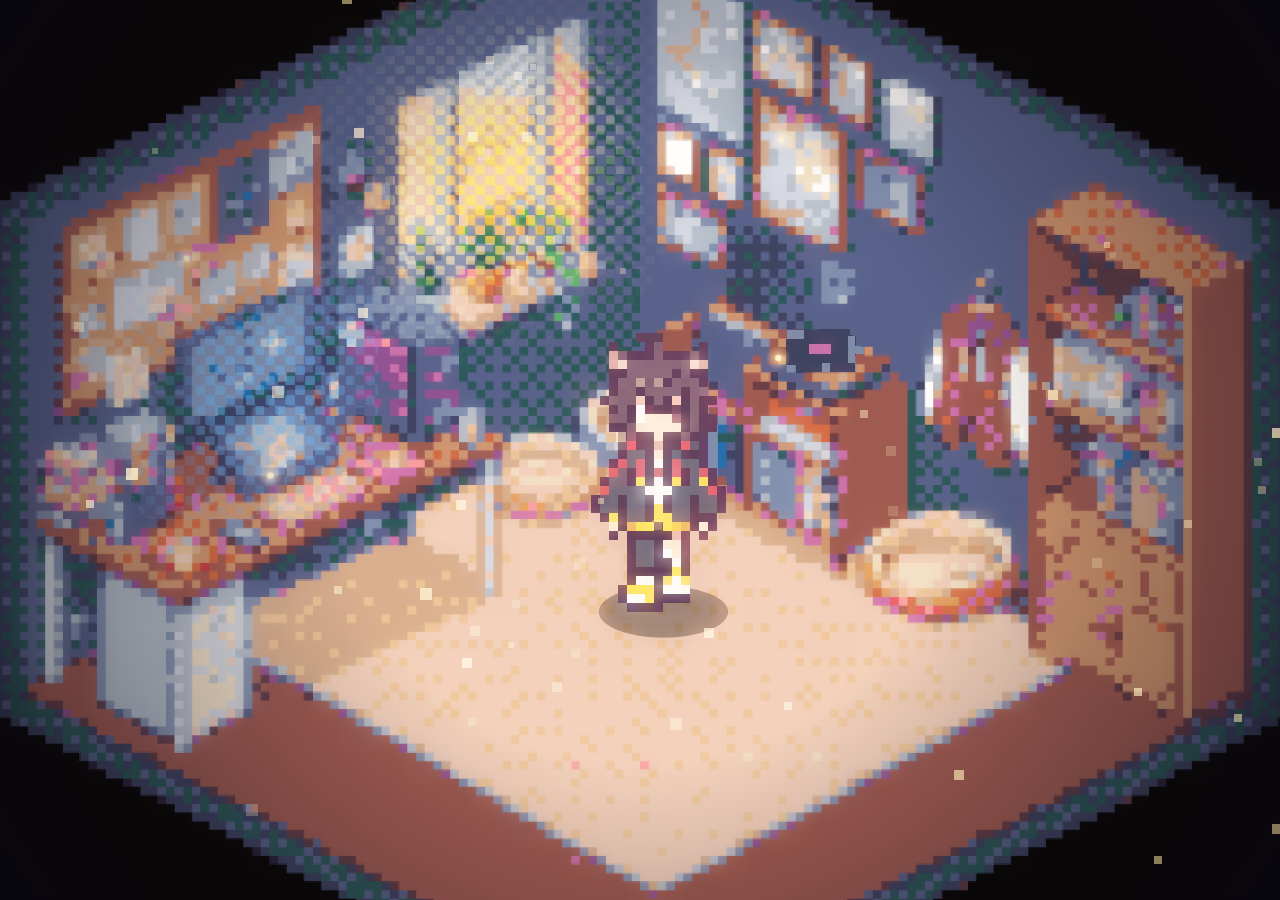
==== ceshi/6/index.html @ 6f56e792 "first deploy" ====
<!DOCTYPE html>
<html lang="zh-CN">
<head>
  <meta charset="UTF-8" />
  <meta name="viewport" content="width=device-width, initial-scale=1.0" />
  <title>像素人物交互地图</title>

  <style>
    * {
      box-sizing: border-box;
    }

    html,
    body {
      margin: 0;
      width: 100%;
      height: 100%;
      overflow: hidden;
      background: #171b20;
      font-family: -apple-system, BlinkMacSystemFont, "Segoe UI",
        "Microsoft YaHei", sans-serif;
    }

    #game-container {
      position: fixed;
      inset: 0;
      overflow: hidden;
    }

    #gameCanvas {
      /* ===== 【第X轮新增】画布固定铺满窗口，超出窗口的背景直接裁掉 ===== */
      position: fixed;
      inset: 0;
      /* ===== 【第X轮新增】结束 ===== */
      display: block;
      width: 100%;
      height: 100%;
      background: #101419;
      image-rendering: pixelated;
      cursor: crosshair;
      touch-action: none;
    }

    #status {
      position: absolute;
      left: 12px;
      top: 12px;
      z-index: 20;
      max-width: min(620px, calc(100vw - 24px));
      padding: 9px 12px;
      border: 1px solid #405265;
      border-radius: 6px;
      background: rgba(12, 19, 27, 0.9);
      color: #d8e7f3;
      font-size: 12px;
      line-height: 1.6;
      white-space: pre-wrap;
      pointer-events: none;
    }

    #status[data-error="true"] {
      color: #ffd6d6;
      border-color: #e06b6b;
    }

    #debug-panel {
      position: absolute;
      left: 12px;
      bottom: 48px;
      padding: 10px 12px;
      border-radius: 6px;
      background: rgba(0, 0, 0, 0.85);
      color: #76efa9;
      font: 12px/1.7 monospace;
      white-space: pre-wrap;
      pointer-events: none;
      z-index: 10;
    }

    #hint {
      position: absolute;
      bottom: 12px;
      left: 12px;
      right: 12px;
      color: #d6e2ee;
      font-size: 12px;
      line-height: 1.6;
      text-shadow: 0 1px 3px #000;
      pointer-events: none;
    }

    #ui-modal {
      position: absolute;
      inset: 0;
      z-index: 100;
      display: flex;
      justify-content: center;
      align-items: center;
      padding: 20px;
      background: rgba(0, 0, 0, 0.65);
    }

    /* 使用 hidden 控制弹窗，不依赖 className 或透明度 */
    [hidden] {
      display: none !important;
    }

    #modal-content {
      width: min(480px, 100%);
      max-height: 85vh;
      overflow: auto;
      padding: 24px;
      background: #fff;
      border-radius: 12px;
      box-shadow: 0 20px 60px rgba(0, 0, 0, 0.45);
    }

    #modal-header {
      display: flex;
      align-items: center;
      justify-content: space-between;
      gap: 16px;
      margin-bottom: 16px;
      padding-bottom: 12px;
      border-bottom: 1px solid #e5e7eb;
    }

    #modal-title {
      margin: 0;
      color: #1f2937;
      font-size: 20px;
    }

    #modal-close {
      border: 0;
      background: transparent;
      color: #667085;
      cursor: pointer;
      font-size: 28px;
      line-height: 1;
    }

    #modal-body {
      color: #4b5563;
      font-size: 15px;
      line-height: 1.8;
    }

    /* ===== 【第X轮新增】右上角背景与视角调整面板 ===== */
    #uiPanel {
      position: fixed;
      top: 14px;
      right: 14px;
      width: min(320px, calc(100vw - 28px));
      background: rgba(16, 22, 26, 0.88);
      backdrop-filter: blur(8px);
      -webkit-backdrop-filter: blur(8px);
      border: 1px solid rgba(255, 255, 255, 0.15);
      border-radius: 8px;
      padding: 14px 16px;
      color: #e0e6ed;
      font-size: 12px;
      box-shadow: 0 8px 32px rgba(0, 0, 0, 0.45);
      z-index: 30;
      display: flex;
      flex-direction: column;
      gap: 10px;
    }

    #uiPanel .ui-title {
      font-weight: 600;
      font-size: 13px;
      color: #2ecc71;
      display: flex;
      justify-content: space-between;
      align-items: center;
      gap: 8px;
      border-bottom: 1px solid rgba(255, 255, 255, 0.1);
      padding-bottom: 6px;
    }

    #uiPanel .ui-shortcut {
      font-size: 10px;
      color: #94a3b8;
      font-weight: normal;
      white-space: nowrap;
    }

    #uiPanel .ui-row {
      display: flex;
      align-items: center;
      justify-content: space-between;
      gap: 8px;
    }

    #uiPanel .ui-label {
      color: #a0aec0;
      white-space: nowrap;
    }

    #uiPanel .ui-input-group {
      display: flex;
      align-items: center;
      gap: 6px;
      width: 100%;
      min-width: 0;
    }

    #uiPanel input[type="range"] {
      flex: 1;
      min-width: 0;
      accent-color: #2ecc71;
      cursor: pointer;
      height: 4px;
    }

    #uiPanel input[type="number"] {
      width: 64px;
      background: rgba(0, 0, 0, 0.4);
      border: 1px solid rgba(255, 255, 255, 0.2);
      border-radius: 4px;
      color: #2ecc71;
      padding: 3px 6px;
      font-family: monospace;
      font-size: 12px;
      text-align: center;
    }

    #uiPanel input[type="number"]:focus {
      outline: none;
      border-color: #2ecc71;
    }

    #uiPanel .ui-btn-grid {
      display: grid;
      grid-template-columns: repeat(2, 1fr);
      gap: 6px;
    }

    #uiPanel .ui-btn {
      background: rgba(255, 255, 255, 0.08);
      border: 1px solid rgba(255, 255, 255, 0.15);
      border-radius: 4px;
      color: #d1d5db;
      padding: 5px 8px;
      font-size: 11px;
      cursor: pointer;
    }

    #uiPanel .ui-btn:hover {
      background: rgba(46, 204, 113, 0.25);
      border-color: #2ecc71;
      color: #ffffff;
    }

    #uiPanel .ui-info-list {
      background: rgba(0, 0, 0, 0.3);
      border-radius: 4px;
      padding: 8px;
      display: flex;
      flex-direction: column;
      gap: 4px;
      font-family: monospace;
      font-size: 11px;
      color: #cbd5e1;
      border: 1px solid rgba(255, 255, 255, 0.05);
    }

    #uiPanel .ui-info-item {
      display: flex;
      justify-content: space-between;
      gap: 8px;
    }

    #uiPanel .ui-info-item > span:last-child {
      text-align: right;
    }

    #uiPanel .ui-copy-box {
      background: rgba(0, 0, 0, 0.5);
      border: 1px dashed rgba(46, 204, 113, 0.4);
      border-radius: 4px;
      padding: 6px 8px;
      font-family: monospace;
      font-size: 11px;
      color: #a3e635;
      word-break: break-all;
      user-select: text;
      -webkit-user-select: text;
      display: flex;
      align-items: center;
      justify-content: space-between;
      gap: 6px;
    }

    #uiPanel .ui-copy-btn {
      background: #2ecc71;
      color: #000;
      border: none;
      border-radius: 3px;
      padding: 2px 6px;
      font-size: 10px;
      font-weight: bold;
      cursor: pointer;
      white-space: nowrap;
    }

    #uiPanel .ui-copy-btn:hover {
      background: #27ae60;
    }
    /* ===== 【第X轮新增】结束 ===== */

    /* ===== 【第3轮新增】内置最简交互样式；ui.css 缺失时仍可悬停、打开弹窗和跳转 ===== */
    #interaction-hover {
      position: fixed;
      z-index: 50;
      max-width: min(280px, calc(100vw - 16px));
      padding: 6px 10px;
      border: 1px solid #9db5c9;
      border-radius: 6px;
      background: #182430;
      color: #fff;
      font-size: 13px;
      line-height: 1.5;
      overflow-wrap: anywhere;
      pointer-events: none;
    }

    #gameCanvas.interaction-hovering {
      cursor: none !important;
    }

    #interaction-cursor {
      position: fixed;
      z-index: 51;
      width: 23px;
      height: 18px;
      border: 2px solid #263544;
      border-radius: 6px;
      background: #fff;
      color: #263544;
      pointer-events: none;
    }

    #interaction-cursor::before {
      content: "";
      position: absolute;
      left: 3px;
      bottom: -5px;
      width: 6px;
      height: 6px;
      border-left: 2px solid #263544;
      border-bottom: 2px solid #263544;
      background: #fff;
      transform: skewY(-30deg);
    }

    #interaction-cursor::after {
      content: "···";
      position: absolute;
      inset: -6px 0 0;
      text-align: center;
      font: bold 18px/18px sans-serif;
    }

    #ui-modal {
      backdrop-filter: blur(3px);
      -webkit-backdrop-filter: blur(3px);
    }

    #modal-content {
      animation: interaction-modal-in 0.2s ease-out both;
    }

    #modal-body .interaction-text {
      margin: 0 0 16px;
      white-space: pre-wrap;
      overflow-wrap: anywhere;
    }

    #modal-body .interaction-image {
      display: block;
      max-width: 100%;
      max-height: 40vh;
      margin: 0 auto 16px;
      object-fit: contain;
      image-rendering: pixelated;
    }

    #modal-body .interaction-options {
      display: flex;
      flex-direction: column;
      gap: 10px;
    }

    #modal-body .interaction-option {
      display: flex;
      align-items: center;
      justify-content: space-between;
      gap: 12px;
      width: 100%;
      padding: 11px 14px;
      border: 1px solid #9aa7b5;
      border-radius: 6px;
      background: #eef2f6;
      color: #253446;
      font: inherit;
      text-align: left;
      overflow-wrap: anywhere;
      cursor: pointer;
    }

    #modal-body .interaction-option:disabled {
      background: #e5e7eb;
      color: #828892;
      cursor: not-allowed;
    }

    #modal-body .interaction-option-note {
      flex-shrink: 0;
      font-size: 12px;
    }

    #modal-body .interaction-feedback {
      margin: 14px 0 0;
      color: #a53d32;
      font-size: 13px;
    }

    #interaction-transition {
      position: fixed;
      inset: 0;
      z-index: 1000;
      background: #000;
      opacity: 0;
      pointer-events: none;
      transition: opacity 0.4s ease;
    }

    #interaction-transition.is-active {
      opacity: 1;
      pointer-events: auto;
    }

    @keyframes interaction-modal-in {
      from {
        opacity: 0;
        transform: scale(0.96);
      }
      to {
        opacity: 1;
        transform: scale(1);
      }
    }
    /* ===== 【第3轮新增】结束 ===== */

    /* ===== 【第4轮新增】现有右上角面板的特效折叠区；独立定位，不挤动原有控件 ===== */
    #fx-controls {
      position: absolute;
      top: 0;
      right: calc(100% + 12px);
      width: 270px;
      max-height: calc(100vh - 28px);
      overflow: auto;
      padding: 10px 12px;
      border: 1px solid rgba(255, 255, 255, 0.15);
      border-radius: 8px;
      background: rgba(16, 22, 26, 0.94);
      color: #e0e6ed;
      font-size: 12px;
      line-height: 1.6;
      pointer-events: auto;
    }

    #fx-controls summary {
      color: #f4d49c;
      cursor: pointer;
      font-weight: 600;
    }

    #fx-controls .fx-help {
      margin: 8px 0;
      color: #aab8c6;
      font-size: 11px;
    }

    #fx-controls fieldset {
      min-width: 0;
      margin: 10px 0 0;
      padding: 6px 8px 9px;
      border: 1px solid #40505b;
      border-radius: 4px;
    }

    #fx-controls legend {
      color: #f4d49c;
      font-size: 11px;
    }

    #fx-controls label {
      display: block;
      font-size: 11px;
    }

    #fx-controls .fx-value-row {
      display: flex;
      align-items: center;
      gap: 8px;
      margin-bottom: 5px;
    }

    #fx-controls output {
      min-width: 46px;
      color: #a3e635;
      text-align: right;
      font-family: monospace;
      user-select: text;
    }

    #fx-controls input[type="checkbox"] {
      accent-color: #2ecc71;
      vertical-align: middle;
    }

    @media (max-width: 650px) {
      #fx-controls {
        top: calc(100% + 10px);
        right: 0;
        width: 100%;
        max-height: 30vh;
      }
    }
    /* ===== 【第4轮新增】结束 ===== */
  </style>
  <!-- ===== 【第3轮新增】外部交互样式放在内置样式之后；缺失时自动保留内置样式 ===== -->
  <link rel="stylesheet" href="ui.css" />
  <!-- ===== 【第3轮新增】结束 ===== -->
</head>

<body>
  <div id="game-container">
    <canvas id="gameCanvas"></canvas>

    <!-- 标准 HTML，不使用 JSX 注释或 className -->

    <!-- ===== 【第3轮新增】悬浮名称、纯 CSS 气泡指针；不改变原有面板结构 ===== -->
    <div id="interaction-hover" role="tooltip" hidden="true"></div>
    <div id="interaction-cursor" aria-hidden="true" hidden="true"></div>
    <!-- ===== 【第3轮新增】结束 ===== -->

    <!-- ===== 【第5轮新增】歌单黑胶唱片遮罩：点歌单出现，点唱片去音乐网站，点空白关闭 ===== -->
    <div id="music-overlay" hidden="true">
      <div id="music-stage">
        <img id="music-vinyl" src="UI/LIUSHENGJI.png" alt="黑胶唱片" draggable="false" />
        <div id="music-notes" aria-hidden="true"></div>
      </div>
    </div>
    <!-- ===== 【第5轮新增】结束 ===== -->

    <!-- ===== 【第6轮新增】开场黑屏遮罩：点开页面黑屏、两声敲门后从中间向两边渐隐 ===== -->
    <div id="intro-overlay" aria-hidden="true">
      <div class="intro-half intro-left"></div>
      <div class="intro-half intro-right"></div>
    </div>
    <!-- ===== 【第6轮新增】结束 ===== -->
  </div>

  <!-- ===== 【第3轮新增】本地普通脚本加载交互内容；文件缺失时由内联逻辑提供默认内容 ===== -->
  <script src="interactions.js"></script>
  <!-- ===== 【第3轮新增】结束 ===== -->
  <script>
  (() => {
    "use strict";

    // =========================================================
    // 1. 配置
    // =========================================================

    const CONFIG = {
      BACKGROUND_SRC: "background.png",
      CHARACTER_SRC: "character.png",
      MAP_SRC: "map-data.js",

      // ===== 【第X轮修改】原来是 BG_HEIGHT_RATIO: 0.60，按窗口高度自动适配；现在只在启动时确定固定倍数 =====
      // null：图片尺寸确定后，按启动窗口计算一次铺满倍数，四舍五入到两位。
      // 也可直接填固定数字，例如 0.85；手动配置建议范围 0.20～3.00。
      // 已保存的浏览器设置优先；“恢复默认”使用本次启动确定的这个默认值。
      // ===== 【第X轮修改】本次原来为 null；现固定默认倍数为0.72，不再根据窗口计算默认值；上面的旧注释仅保留记录 =====
      BG_SCALE: 0.72,
      // ===== 【第X轮修改】结束 =====
      // ===== 【第X轮修改】结束 =====

      // ===== 【第X轮新增】背景调整、镜头跟随与保存参数 =====
      // 背景外露区域的纯色底色，可填写任意有效 CSS 颜色，建议深色。
      BG_COLOR: "#000000",

      // 滑动条、数字框及背景大小快捷键的调整范围，建议保持 0.20～3.00。
      BG_SCALE_MIN: 0.20,
      BG_SCALE_MAX: 3.00,

      // 背景缩放控件步长，建议 0.01；背景倍数显示和保存保留两位小数。
      BG_SCALE_STEP: 0.01,

      // [ 和 ] 每次调整的背景缩放倍数，建议 0.01～0.10。
      BG_SCALE_KEY_STEP: 0.05,

      // 背景缩放倍数的本地存储名称；建议固定不变，避免丢失已保存设置。
      // ===== 【第X轮修改】本次原来为 "rpg_map_bg_scale"；更换存储键以避免旧比例覆盖新默认值，之后继续保存面板调整 =====
      STORAGE_KEY_BG_SCALE: "rpg_map_bg_scale_defaults_072_02408",
      // ===== 【第X轮修改】结束 =====

      // 镜头每个轴的最大偏移，单位为背景原始像素；建议 0～60。
      // 最终屏幕偏移 = 此数值 × 背景缩放倍数，再取整。
      // ===== 【第X轮修改】本次原来为35；按要求增加到45个背景原始像素 =====
      MAX_CAMERA_OFFSET: 45,
      // ===== 【第X轮修改】结束 =====

      // 60帧参考速度下的 lerp 系数，建议 0.03～0.15，越小越柔和。
      CAMERA_LERP: 0.08,

      // 缓动参考帧率，建议保持 60，用于减少不同刷新率造成的缓动差异。
      CAMERA_REFERENCE_FPS: 60,

      // 固定单帧尺寸，单位为精灵图像素；当前8行×4列图集保持16×32。
      SPRITE_FRAME_WIDTH: 16,
      SPRITE_FRAME_HEIGHT: 32,

      // 复制成功或失败提示的显示时长，单位毫秒，建议 1000～3000。
      COPY_FEEDBACK_DURATION: 1500,
      // ===== 【第X轮新增】结束 =====

      // 只有背景加载失败时才使用下面的尺寸
      FALLBACK_BG_WIDTH: 1920,
      FALLBACK_BG_HEIGHT: 1080,

      // ===== 【第X轮修改】本次原来为0.2808；现固定默认角色高度比例为0.2408 =====
      CHAR_HEIGHT_RATIO: 0.2408,
      // ===== 【第X轮修改】结束 =====

      // ===== 【第X轮新增】本次角色速度和鼠标跟随双阈值参数 =====
      // 将原移动算法计算出的速度乘以此值；建议0.30～1.00，0.70表示原速度的70%。
      // 同时作用于鼠标跟随和点击交互时的行走，不改变动画方向与图集规则。
      MOVE_SPEED_MULTIPLIER: 0.21,

      // 静止时，距鼠标跟随点超过此距离才起步；单位为背景原始像素，建议15～40。
      FOLLOW_START_DISTANCE: 25,

      // 行走时，进入此距离即停止；单位为背景原始像素，建议4～12，必须小于起步距离。
      // 只用于鼠标跟随，不影响点击交互时精确走到stand。
      FOLLOW_STOP_DISTANCE: 8,
      // ===== 【第X轮新增】结束 =====

      MIN_SPEED_HEIGHT_RATIO: 1.5,
      MAX_SPEED_HEIGHT_RATIO: 6.0,
      CATCHUP_FACTOR: 6,

      ANIM_MIN_FPS: 8,
      ANIM_MAX_FPS: 16,

      PERSPECTIVE_MIN_SCALE: 0.85,
      PERSPECTIVE_MAX_SCALE: 1.10,

      // 外部图片默认：4列动画 × 4行方向
      // 4行顺序：下、左、右、上
      //
      // 如果使用8方向图集，改为8。
      // 8行顺序：下、左下、左、左上、上、右上、右、右下
      // ===== 【第X轮修改】原来 SPRITE_ROWS 为4；本轮固定8方向，上面的原注释保留但不再使用4行规则 =====
      SPRITE_ROWS: 8,
      // ===== 【第X轮修改】结束 =====
      SPRITE_COLUMNS: 4,

      // 单帧尺寸由整张图片宽高和行列数计算。
      // 已知的64×256原始降级图会自动识别为8行。
      // ===== 【第X轮新增】上述原注释保留；本轮改为严格使用64×256图集及16×32单帧，不再自动推算 =====
      // ===== 【第X轮新增】结束 =====

      // ===== 【第X轮修改】本次原来为 "rpg_map_char_ratio"；更换存储键以避免旧角色比例覆盖新默认值 =====
      STORAGE_KEY: "rpg_map_char_ratio_defaults_072_02408",
      // ===== 【第X轮修改】结束 =====

      RESOURCE_TIMEOUT: 5000,

      // ===== 【第4轮新增】视觉特效配置；所有 ENABLED 均为 true 开启、false 关闭 =====
      FX: {
        // 总开关；关闭后不执行任何特效绘制，恢复原来的场景渲染。
        ENABLED: true,

        // 方形粒子的屏幕像素网格；位置和尺寸均对齐此网格，建议 2～4。
        PIXEL_GRID: 2,

        // 包含鼠标拖尾、点击、环境光点和脚下尘土在内的总数量上限。
        MAX_PARTICLES: 180,

        // 泛光：STRENGTH 为亮度 0～0.6；RADIUS 为扩散倍率 0.5～4。
        // 使用缩小的场景副本、multiply 压暗暗部、screen 叠加，不读取图片像素。
        BLOOM: { ENABLED: true, STRENGTH: 0.6, RADIUS: 4 },

        // 鼠标拖尾：STRENGTH 为数量及亮度倍率 0～2；SIZE 为方块基础屏幕尺寸。
        TRAIL: { ENABLED: true, STRENGTH: 0.75, SIZE: 4 },

        // 点击爆发：STRENGTH 为数量及亮度倍率 0～2；SIZE 为方块基础屏幕尺寸。
        // COUNT 为一圈基础数量；SPEED 为屏幕像素/秒。
        CLICK: { ENABLED: true, STRENGTH: 1, SIZE: 4, COUNT: 24, SPEED: 65 },

        // 环境光点：STRENGTH 为亮度 0～1；COUNT 为基础数量；SIZE 为屏幕像素。
        // SPEED 为漂浮速度倍率 0～2；PARALLAX 为近景额外镜头视差倍率 0～2。
        AMBIENT: { ENABLED: true, STRENGTH: 1, COUNT: 80, SIZE: 8, SPEED: 1.5, PARALLAX: 0.8 },

        // 暖色：STRENGTH 为透明度 0～0.2；默认仅轻微染暖。
        WARMTH: { ENABLED: true, STRENGTH: 0.04, COLOR: "#ffb86b" },

        // 暗角：STRENGTH 为边缘暗度 0～0.8；SIZE 为中央清晰范围比例 0.1～0.8。
        // SIZE 越大，中央不受暗角影响的范围越大。
        VIGNETTE: { ENABLED: true, STRENGTH: 0.8, SIZE: 0.4 },

        // 鼠标灯光：STRENGTH 为亮度 0～0.8；RADIUS 为屏幕像素半径 40～400。
        LIGHT: { ENABLED: true, STRENGTH: 0.24, RADIUS: 150 },

        // 脚下尘土：STRENGTH 为数量及透明度倍率 0～2；SIZE 为屏幕像素。
        // RATE 为行走时每秒基础发射数量；停止或弹窗打开后不再产生新尘土。
        DUST: { ENABLED: true, STRENGTH: 1.4, SIZE: 10, RATE: 9 },

        // 自动降质：每秒统计实际帧率，连续低于 FPS 达 SECONDS 秒后降低一级。
        // 只降低粒子数量、泛光采样精度与层数，不改变背景、人物、碰撞或移动。
        AUTO_QUALITY: { ENABLED: true, FPS: 40, SECONDS: 3, MIN_SCALE: 0.35 },

        // 跟随系统“减少动态效果”；FACTOR 为保留的粒子比例，建议 0.1～0.4。
        REDUCED_MOTION: { ENABLED: true, FACTOR: 0.25 }
      },
      // ===== 【第4轮新增】结束 =====

      // 碰撞检查时将单帧位移细分，减少大步长跨过凹边界的问题
      COLLISION_STEP: 2
    };

    // =========================================================
    // 【区域跳转网址配置】以后想换网址，直接改下面的 ZONE_LINKS 即可
    // =========================================================
    // 每个区域一行，等号右边填网址，有两种写法：
    //   · 相对路径：相对于本 index.html 所在文件夹，例如 "pages/pc.html"
    //   · 完整网址：例如 "https://example.com"
    // PC / art_1 / boot_1：人物走到对应区域后跳转到的网页。
    // wyy_1：音乐网址，点击黑胶唱片后在【新标签页】打开。
    // 下面目前都是占位网址，请替换成你自己的地址。
    const ZONE_LINKS = {
      PC: "../../pages/PC/index.html",                      // 电脑桌 → 跳转网址
      art_1: "../../pages/portfolio/4/QBwID-I/index.html",  // 作品集 → 跳转网址
      boot_1: "../../pages/备忘/1/index.html",              // 备忘板 → 跳转网址
      wyy_1: "https://www.youtube.com/watch?v=3gkSzjp-aoY"  // 歌单音乐网址（新标签打开）
    };
    // =========================================================

    // ===== 【第6轮新增】开场：黑色遮罩从中间向两边渐隐 =====
    function runIntro() {
      const overlay = introOverlay;
      if (!overlay) return;

      overlay.classList.remove("is-hidden", "is-revealing");

      // 黑幕从中间向左右两侧滑开并淡出。
      setTimeout(() => {
        overlay.classList.add("is-revealing");
      }, 850);

      // 动画结束后彻底移除遮罩。
      setTimeout(() => {
        overlay.classList.add("is-hidden");
      }, 1900);
    }
    // ===== 【第6轮新增】结束 =====

    const DETAILS = {
      PC: "这里是电脑桌，用于日常编码、软件开发以及技术研究。",
      art_1: "这里是个人设计与开发作品集展示。",
      wyy_1: "这里是音乐播放歌单。"
    };

    // =========================================================
    // 2. DOM 和启动诊断
    // =========================================================

    const canvas = document.getElementById("gameCanvas");

    // ===== 【第3轮新增】交互专用元素及状态；歌单遮罩元素也在此取得 =====
    const interactionHover = document.getElementById("interaction-hover");
    const interactionCursor = document.getElementById("interaction-cursor");
    const musicOverlay = document.getElementById("music-overlay");
    const musicVinyl = document.getElementById("music-vinyl");
    const musicNotes = document.getElementById("music-notes");
    const introOverlay = document.getElementById("intro-overlay");
    const interactionState = {
      pointerInside: false,
      jumping: false
    };
    // ===== 【第3轮新增】结束 =====

    document.documentElement.style.backgroundColor = CONFIG.BG_COLOR;
    document.body.style.backgroundColor = CONFIG.BG_COLOR;
    canvas.style.backgroundColor = CONFIG.BG_COLOR;

    function reportError(error) {
      console.error(error);
    }

    window.addEventListener("error", event => {
      // 普通资源加载失败由加载器单独处理
      if (event.error) reportError(event.error);
    });

    window.addEventListener("unhandledrejection", event => {
      reportError(event.reason);
    });

    const ctx = canvas.getContext("2d");

    if (!ctx) {
      reportError(new Error("当前浏览器无法创建 Canvas 2D 上下文。"));
      return;
    }

    const clamp = (value, min, max) =>
      Math.max(min, Math.min(max, value));

    const finite = value => Number.isFinite(value);

    // =========================================================
    // 3. 资源加载：失败或超时都有回退
    // =========================================================

    function loadImage(src) {
      return new Promise(resolve => {
        const image = new Image();
        let settled = false;
        let timer;

        function finish(result) {
          if (settled) return;
          settled = true;
          clearTimeout(timer);
          image.onload = null;
          image.onerror = null;
          resolve(result);
        }

        image.onload = () => {
          finish(
            image.naturalWidth > 0 && image.naturalHeight > 0
              ? image
              : null
          );
        };

        image.onerror = () => finish(null);

        timer = setTimeout(
          () => finish(null),
          CONFIG.RESOURCE_TIMEOUT
        );

        image.src = src;
      });
    }

    function readMapData() {
      if (window.MAP_DATA) return window.MAP_DATA;

      // 兼容普通脚本中使用 const MAP_DATA = ... 的写法。
      // 推荐 map-data.js 明确使用 window.MAP_DATA = ...
      try {
        if (typeof MAP_DATA !== "undefined") return MAP_DATA;
      } catch (_) {}

      return null;
    }

    function loadMapData() {
      const existing = readMapData();
      if (existing) return Promise.resolve(existing);

      return new Promise(resolve => {
        const script = document.createElement("script");
        let settled = false;
        let timer;

        function finish(data) {
          if (settled) return;
          settled = true;
          clearTimeout(timer);
          script.onload = null;
          script.onerror = null;
          resolve(data);
        }

        script.onload = () => finish(readMapData());
        script.onerror = () => finish(null);

        timer = setTimeout(
          () => finish(null),
          CONFIG.RESOURCE_TIMEOUT
        );

        script.src = CONFIG.MAP_SRC;
        document.head.appendChild(script);
      });
    }

    // =========================================================
    // 4. 地图数据校验和几何运算
    // =========================================================

    function normalizePoint(point) {
      if (!point) return null;

      const x = Number(Array.isArray(point) ? point[0] : point.x);
      const y = Number(Array.isArray(point) ? point[1] : point.y);

      return finite(x) && finite(y) ? { x, y } : null;
    }

    function normalizePolygon(points) {
      if (!Array.isArray(points)) return null;

      const result = [];

      for (const item of points) {
        const point = normalizePoint(item);
        if (!point) return null;
        result.push([point.x, point.y]);
      }

      if (result.length < 3) return null;

      let twiceArea = 0;

      for (let i = 0; i < result.length; i++) {
        const a = result[i];
        const b = result[(i + 1) % result.length];
        twiceArea += a[0] * b[1] - b[0] * a[1];
      }

      return Math.abs(twiceArea) > 0.000001 ? result : null;
    }

    function normalizeMap(data) {
      if (!data || !data.movableArea) return null;

      const points = normalizePolygon(data.movableArea.points);
      if (!points) return null;

      const zones = [];

      for (const zone of (
        Array.isArray(data.interactiveZones)
          ? data.interactiveZones
          : []
      )) {
        if (!zone) continue;

        const zonePoints = normalizePolygon(zone.points);
        if (!zonePoints) continue;

        // ===== 【第3轮新增】从原始区域补读 ui、tip；原地图转换器未保留这两个字段，不修改 map-data.js =====
        const rawZones = Array.isArray(data.rawZones)
          ? data.rawZones
          : (Array.isArray(window.GAME_ZONES) ? window.GAME_ZONES : []);
        const rawZone = rawZones.find(item =>
          item && item.id === zone.id
        ) || zone;
        // ===== 【第3轮新增】结束 =====

        zones.push({
          id: zone.id || "",
          // ===== 【第3轮修改】原来为 zone.name || zone.id || "交互区域"；改为名称缺失时优先使用 tip =====
          name: zone.name || rawZone.name || zone.tip || rawZone.tip || "交互区域",
          // ===== 【第3轮修改】结束 =====
          // ===== 【第3轮新增】保留点击触发类型、提示和主题；只允许明确标为 click 的区域交互 =====
          trigger: zone.trigger || rawZone.trigger || "",
          tip: zone.tip || rawZone.tip || "",
          ui: zone.ui || rawZone.ui || "",
          // ===== 【第3轮新增】结束 =====
          points: zonePoints,
          stand: normalizePoint(zone.stand)
        });
      }

      return {
        movableArea: {
          id: data.movableArea.id || "movable",
          name: data.movableArea.name || "可活动区域",
          points,
          stand: normalizePoint(data.movableArea.stand)
        },
        interactiveZones: zones
      };
    }

    // 边界上的点也视为合法，避免站立点正好位于边缘时无法到达
    function pointOnSegment(x, y, a, b) {
      const dx = b[0] - a[0];
      const dy = b[1] - a[1];
      const length = Math.hypot(dx, dy);
      const epsilon = 0.00001;

      if (length < epsilon) {
        return Math.hypot(x - a[0], y - a[1]) <= epsilon;
      }

      const cross = (x - a[0]) * dy - (y - a[1]) * dx;
      if (Math.abs(cross) > epsilon * length) return false;

      const dot = (x - a[0]) * dx + (y - a[1]) * dy;

      return dot >= -epsilon &&
        dot <= length * length + epsilon;
    }

    function isPointInPolygon(x, y, points) {
      if (!points || points.length < 3) return false;

      let inside = false;

      for (
        let i = 0, j = points.length - 1;
        i < points.length;
        j = i++
      ) {
        const a = points[j];
        const b = points[i];

        if (pointOnSegment(x, y, a, b)) return true;

        if (
          (a[1] > y) !== (b[1] > y) &&
          x < (b[0] - a[0]) * (y - a[1]) /
            (b[1] - a[1]) + a[0]
        ) {
          inside = !inside;
        }
      }

      return inside;
    }

    function getBounds(points) {
      let minX = Infinity;
      let minY = Infinity;
      let maxX = -Infinity;
      let maxY = -Infinity;

      for (const [x, y] of points) {
        minX = Math.min(minX, x);
        minY = Math.min(minY, y);
        maxX = Math.max(maxX, x);
        maxY = Math.max(maxY, y);
      }

      return { minX, minY, maxX, maxY };
    }

    // 找一个多边形内部出生点，避免使用可能在凹多边形外的顶点平均值
    function findInteriorPoint(points) {
      const levels = [...new Set(points.map(p => p[1]))]
        .sort((a, b) => a - b);

      for (let k = 0; k < levels.length - 1; k++) {
        const y = (levels[k] + levels[k + 1]) / 2;
        const intersections = [];

        for (let i = 0; i < points.length; i++) {
          const a = points[i];
          const b = points[(i + 1) % points.length];

          if ((a[1] > y) !== (b[1] > y)) {
            intersections.push(
              a[0] + (y - a[1]) *
              (b[0] - a[0]) / (b[1] - a[1])
            );
          }
        }

        intersections.sort((a, b) => a - b);

        for (let i = 0; i + 1 < intersections.length; i += 2) {
          const x = (intersections[i] + intersections[i + 1]) / 2;

          if (isPointInPolygon(x, y, points)) {
            return { x, y };
          }
        }
      }

      return { x: points[0][0], y: points[0][1] };
    }

    // 地图未提供时的明确演示数据，不覆盖有效的真实地图
    function createDemoMap(width, height) {
      function rectangle(x1, y1, x2, y2) {
        return [
          [x1 * width, y1 * height],
          [x2 * width, y1 * height],
          [x2 * width, y2 * height],
          [x1 * width, y2 * height]
        ];
      }

      return {
        movableArea: {
          id: "demo_floor",
          name: "演示可行走区域",
          points: rectangle(0.08, 0.35, 0.92, 0.95),
          stand: { x: width * 0.5, y: height * 0.76 }
        },
        interactiveZones: [
          {
            id: "PC",
            name: "电脑桌",
            points: rectangle(0.15, 0.16, 0.35, 0.40),
            stand: { x: width * 0.25, y: height * 0.51 }
          },
          {
            id: "art_1",
            name: "作品集",
            points: rectangle(0.65, 0.16, 0.85, 0.40),
            stand: { x: width * 0.75, y: height * 0.51 }
          }
        ]
      };
    }

    // =========================================================
    // 5. 像素人物：生成、移动、方向动画、透视和阴影
    // =========================================================

    function createFallbackCharacter() {
      const image = document.createElement("canvas");
      image.width = 64;
      image.height = 256;

      const g = image.getContext("2d");

      const colors = [
        "#e74c3c", "#3498db", "#2ecc71", "#f1c40f",
        "#9b59b6", "#1abc9c", "#e67e22", "#e84393"
      ];

      for (let row = 0; row < 8; row++) {
        for (let col = 0; col < 4; col++) {
          const x = col * 16;
          const y = row * 32;

          g.fillStyle = colors[row];
          g.fillRect(x + 2, y + 8, 12, 18);

          g.fillStyle = "#f39c12";
          g.fillRect(x + 3, y + 2, 10, 8);

          let eyeX = x + 5;

          if (row >= 1 && row <= 3) eyeX = x + 3;
          if (row >= 5 && row <= 7) eyeX = x + 8;

          g.fillStyle = "#fff";
          g.fillRect(eyeX, y + 4, 3, 3);

          g.fillStyle = "#000";
          g.fillRect(eyeX + 1, y + 5, 1, 1);

          const legOffset = col % 2 === 0 ? 0 : 2;

          g.fillStyle = "#2c3e50";
          g.fillRect(x + 3, y + 26, 4, 5 - legOffset);
          g.fillRect(x + 9, y + 26, 4, 3 + legOffset);
        }
      }

      return image;
    }

    function getDirectionIndex(dx, dy) {
      // atan2角度分为8个扇区，再映射到：
      // 下、左下、左、左上、上、右上、右、右下
      const sector = (
        Math.round(Math.atan2(dy, dx) / (Math.PI / 4)) + 8
      ) % 8;

      return [6, 7, 0, 1, 2, 3, 4, 5][sector];
    }

    class PixelCharacter {
      constructor() {
        // 先生成可绘制角色，不等待外部图片
        this.image = createFallbackCharacter();
        this.frameWidth = 16;
        this.frameHeight = 32;
        this.frameCount = 4;
        this.directionOrder = [0, 1, 2, 3, 4, 5, 6, 7];
        this.usingFallback = true;

        this.x = 0;
        this.y = 0;
        this.targetX = 0;
        this.targetY = 0;

        this.dirIndex = 0;
        this.animFrame = 0;
        this.animTimer = 0;

        this.heightRatio = CONFIG.CHAR_HEIGHT_RATIO;
        this.lastTarget = null;
        this.smoothedMouseSpeed = 0;
        this.actualSpeed = 0;
        this.blocked = false;

        // ===== 【第X轮新增】本次记录鼠标跟随是否已起步，区分起步和停止阈值 =====
        this.followWalking = false;
        // ===== 【第X轮新增】结束 =====

        try {
          const value = Number(localStorage.getItem(CONFIG.STORAGE_KEY));

          if (finite(value) && value >= 0.01 && value <= 0.8) {
            this.heightRatio = value;
          }
        } catch (_) {}
      }

      // ===== 【第X轮修改】原来自动推算单帧尺寸并兼容4行；现在固定8行×4列、单帧16×32及原8方向顺序 =====
      useImage(image) {
        if (!image) return false;

        const rows = CONFIG.SPRITE_ROWS;
        const columns = CONFIG.SPRITE_COLUMNS;

        if (
          rows !== 8 ||
          columns !== 4 ||
          image.naturalWidth !== columns * CONFIG.SPRITE_FRAME_WIDTH ||
          image.naturalHeight !== rows * CONFIG.SPRITE_FRAME_HEIGHT
        ) {
          return false;
        }

        this.image = image;
        this.frameWidth = CONFIG.SPRITE_FRAME_WIDTH;
        this.frameHeight = CONFIG.SPRITE_FRAME_HEIGHT;
        this.frameCount = columns;
        this.directionOrder = [0, 1, 2, 3, 4, 5, 6, 7];

        this.usingFallback = false;
        return true;
      }
      // ===== 【第X轮修改】结束 =====

      setHeightRatio(value) {
        if (!finite(value)) return;

        this.heightRatio = clamp(value, 0.01, 0.8);

        try {
          localStorage.setItem(
            CONFIG.STORAGE_KEY,
            String(this.heightRatio)
          );
        } catch (_) {}
      }

      resetTracking() {
        this.lastTarget = null;
        this.smoothedMouseSpeed = 0;
        // ===== 【第X轮新增】本次重新跟随时恢复为未起步状态 =====
        this.followWalking = false;
        // ===== 【第X轮新增】结束 =====
      }

      stop() {
        this.animFrame = 0;
        this.animTimer = 0;
        this.actualSpeed = 0;
        // ===== 【第X轮新增】本次停止后须再次超过起步距离才恢复鼠标跟随行走 =====
        this.followWalking = false;
        // ===== 【第X轮新增】结束 =====
      }

      update(dt, target, worldHeight, canWalk, measureMouseSpeed) {
        if (!(dt > 0)) return;

        this.blocked = false;
        this.targetX = target.x;
        this.targetY = target.y;

        // 原模块中的鼠标速度平滑逻辑
        if (measureMouseSpeed && this.lastTarget) {
          const rawSpeed = Math.hypot(
            target.x - this.lastTarget.x,
            target.y - this.lastTarget.y
          ) / dt;

          const smoothing = Math.min(1, dt * 10);

          this.smoothedMouseSpeed +=
            (rawSpeed - this.smoothedMouseSpeed) * smoothing;
        } else {
          this.smoothedMouseSpeed = 0;
        }

        this.lastTarget = { x: target.x, y: target.y };

        const dx = target.x - this.x;
        const dy = target.y - this.y;
        const distance = Math.hypot(dx, dy);

        // ===== 【第X轮新增】本次鼠标跟随双阈值；点击交互仍沿用原来的精确到达规则 =====
        if (measureMouseSpeed) {
          if (!this.followWalking) {
            if (distance <= CONFIG.FOLLOW_START_DISTANCE) {
              this.stop();
              return;
            }

            this.followWalking = true;
          } else if (distance <= CONFIG.FOLLOW_STOP_DISTANCE) {
            this.stop();
            return;
          }
        } else {
          this.followWalking = false;
        }
        // ===== 【第X轮新增】结束 =====

        if (distance < 0.000001) {
          this.stop();
          return;
        }

        const height = this.heightRatio * worldHeight;
        const minSpeed = height * CONFIG.MIN_SPEED_HEIGHT_RATIO;
        const maxSpeed = height * CONFIG.MAX_SPEED_HEIGHT_RATIO;

        // ===== 【第X轮修改】本次原来直接使用 Math.min(...) 的速度；现将原计算结果乘以0.70 =====
        const speed = CONFIG.MOVE_SPEED_MULTIPLIER * Math.min(
          maxSpeed,
          Math.max(
            minSpeed,
            this.smoothedMouseSpeed,
            distance * CONFIG.CATCHUP_FACTOR
          )
        );
        // ===== 【第X轮修改】结束 =====

        // ===== 【第X轮修改】本次原来为 Math.min(distance, speed * dt)；鼠标跟随最多走到停止距离，避免一帧跨过停止圈 =====
        const movement = Math.min(
          measureMouseSpeed
            ? Math.max(0, distance - CONFIG.FOLLOW_STOP_DISTANCE)
            : distance,
          speed * dt
        );
        // ===== 【第X轮修改】结束 =====

        this.dirIndex = getDirectionIndex(dx, dy);

        // 每帧移动拆成小步；每一步移动后都检查多边形。
        // 不使用原来的矩形 clamp，避免改变交互站立点。
        const steps = Math.max(
          1,
          Math.ceil(movement / CONFIG.COLLISION_STEP)
        );

        const stepX = dx / distance * movement / steps;
        const stepY = dy / distance * movement / steps;

        for (let i = 0; i < steps; i++) {
          const oldX = this.x;
          const oldY = this.y;

          this.x += stepX;
          this.y += stepY;

          if (!canWalk(this.x, this.y)) {
            this.x = oldX;
            this.y = oldY;
            this.blocked = true;
            this.stop();
            return;
          }
        }

        this.actualSpeed = movement / dt;

        // ===== 【第X轮新增】本次到达停止圈立即结束行走动画，沿用原计算精度容差 =====
        if (
          measureMouseSpeed &&
          distance - movement <= CONFIG.FOLLOW_STOP_DISTANCE + 0.000001
        ) {
          this.stop();
          return;
        }
        // ===== 【第X轮新增】结束 =====

        if (movement >= distance - 0.000001) {
          // 只有真实目标合法才精确落到目标上
          if (canWalk(target.x, target.y)) {
            this.x = target.x;
            this.y = target.y;
          }

          this.stop();
          return;
        }

        const progress = clamp(
          (speed - minSpeed) / Math.max(1, maxSpeed - minSpeed),
          0,
          1
        );

        const fps = CONFIG.ANIM_MIN_FPS +
          progress * (CONFIG.ANIM_MAX_FPS - CONFIG.ANIM_MIN_FPS);

        const frameTime = 1 / fps;

        this.animTimer += dt;

        if (this.animTimer >= frameTime) {
          this.animFrame = (
            this.animFrame + Math.floor(this.animTimer / frameTime)
          ) % this.frameCount;

          this.animTimer %= frameTime;
        }
      }

      render(context, view, worldHeight, bounds) {
        const depth = clamp(
          (this.y - bounds.minY) /
          Math.max(1, bounds.maxY - bounds.minY),
          0,
          1
        );

        const perspective = CONFIG.PERSPECTIVE_MIN_SCALE +
          depth * (
            CONFIG.PERSPECTIVE_MAX_SCALE -
            CONFIG.PERSPECTIVE_MIN_SCALE
          );

        const height =
          this.heightRatio * worldHeight * view.scale * perspective;

        const width = height * this.frameWidth / this.frameHeight;

        const footX = view.x + this.x * view.scale;
        const footY = view.y + this.y * view.scale;

        context.save();
        context.imageSmoothingEnabled = false;

        context.fillStyle = "rgba(0, 0, 0, 0.35)";
        context.beginPath();
        context.ellipse(
          footX,
          footY,
          width * 0.45,
          width * 0.18,
          0,
          0,
          Math.PI * 2
        );
        context.fill();

        const row = this.directionOrder[this.dirIndex];

        context.drawImage(
          this.image,
          this.animFrame * this.frameWidth,
          row * this.frameHeight,
          this.frameWidth,
          this.frameHeight,
          Math.round(footX - width / 2),
          Math.round(footY - height),
          Math.max(1, Math.round(width)),
          Math.max(1, Math.round(height))
        );

        context.restore();
      }
    }

    // =========================================================
    // 6. 游戏状态和坐标换算
    // =========================================================

    const hero = new PixelCharacter();

    const view = {
      width: 1,
      height: 1,
      dpr: 1,
      scale: 1,
      x: 0,
      y: 0
    };

    const state = {
      ready: false,
      map: null,
      bounds: null,

      background: null,
      worldWidth: CONFIG.FALLBACK_BG_WIDTH,
      worldHeight: CONFIG.FALLBACK_BG_HEIGHT,

      demo: false,
      // ===== 【第X轮修改】原来 debug 为 false；本轮默认关闭调整面板和调试信息 =====
      debug: false,
      // ===== 【第X轮修改】结束 =====

      mode: "FOLLOW",
      followActive: false,
      pendingZone: null,

      mouseX: 0,
      mouseY: 0,

      notes: []
    };

    // ===== 【第X轮新增】镜头状态、固定背景缩放、面板更新及复制 =====
    const camera = {
      x: 0,
      y: 0,
      mouseX: 0,
      mouseY: 0,
      active: false,
      paused: false
    };

    function updateViewPosition() {
      // 镜头内部以背景原始像素保存，转换到屏幕后取整。
      const cameraScreenX = Math.round(camera.x * view.scale);
      const cameraScreenY = Math.round(camera.y * view.scale);

      view.x = Math.round(
        (view.width - state.worldWidth * view.scale) / 2
      ) + cameraScreenX;

      view.y = Math.round(
        (view.height - state.worldHeight * view.scale) / 2
      ) + cameraScreenY;
    }

    function updateCamera(dt) {
      if (!camera.paused) {
        const targetX = camera.active
          ? clamp(
              (camera.mouseX - view.width / 2) / (view.width / 2),
              -1,
              1
            ) * CONFIG.MAX_CAMERA_OFFSET
          : 0;

        const targetY = camera.active
          ? clamp(
              (camera.mouseY - view.height / 2) / (view.height / 2),
              -1,
              1
            ) * CONFIG.MAX_CAMERA_OFFSET
          : 0;

        const amount = 1 - Math.pow(
          1 - clamp(CONFIG.CAMERA_LERP, 0, 1),
          dt * CONFIG.CAMERA_REFERENCE_FPS
        );

        camera.x += (targetX - camera.x) * amount;
        camera.y += (targetY - camera.y) * amount;
      }

      updateViewPosition();
    }

    function returnCameraToCenter() {
      camera.active = false;
      camera.paused = false;

      if (state.mode === "FOLLOW") pauseFollowing();
    }

    function initializeBackgroundScale() {
      // 等待真实背景尺寸确定后计算一次，后续 resize 不再重算。
      // ===== 【第X轮修改】本次原来在BG_SCALE为空时按窗口计算并回写默认值；现直接读取固定默认值0.72，不再计算或回写CONFIG =====
      // 上面的旧注释保留记录；现在仅在背景尺寸确定后应用固定默认值和用户保存值。
      view.scale = CONFIG.BG_SCALE;
      // ===== 【第X轮修改】结束 =====

      try {
        const saved = localStorage.getItem(CONFIG.STORAGE_KEY_BG_SCALE);

        if (saved !== null) {
          const value = Number(saved);

          if (finite(value) && value > 0) {
            view.scale = Math.max(
              CONFIG.BG_SCALE_STEP,
              Math.round(value * 100) / 100
            );
          }
        }
      } catch (_) {}

      updateViewPosition();
    }

    // ===== 【第4轮新增】特效独立状态、输入、更新与绘制 =====
    const fx = {
      particles: [],
      ambient: [],
      quality: 1,
      sampleTime: 0,
      sampleFrames: 0,
      lowTime: 0,
      skipSample: true,
      time: 0,
      trailCredit: 0,
      dustCredit: 0,
      lightAlpha: 0,
      pointer: { active: false, x: 0, y: 0, lastX: 0, lastY: 0 },
      bloom: [document.createElement("canvas"), document.createElement("canvas")],
      vignette: null,
      vignetteKey: "",
      motionQuery: window.matchMedia
        ? window.matchMedia("(prefers-reduced-motion: reduce)")
        : null
    };

    function fxEnabled(key) {
      return CONFIG.FX.ENABLED &&
        CONFIG.FX[key].ENABLED &&
        CONFIG.FX[key].STRENGTH > 0;
    }

    function fxMotionFactor() {
      return CONFIG.FX.REDUCED_MOTION.ENABLED &&
        fx.motionQuery && fx.motionQuery.matches
        ? clamp(CONFIG.FX.REDUCED_MOTION.FACTOR, 0, 1)
        : 1;
    }

    function fxLimit() {
      return Math.max(0, Math.floor(
        CONFIG.FX.MAX_PARTICLES * fx.quality * fxMotionFactor()
      ));
    }

    function fxReadPointer(event) {
      if (
        !state.ready || state.mode === "MODAL" ||
        interactionState.jumping || event.pointerType === "touch"
      ) return;

      const rect = canvas.getBoundingClientRect();
      const x = (event.clientX - rect.left) * view.width / rect.width;
      const y = (event.clientY - rect.top) * view.height / rect.height;

      if (!fx.pointer.active) {
        fx.pointer.lastX = x;
        fx.pointer.lastY = y;
      }

      fx.pointer.x = x;
      fx.pointer.y = y;
      fx.pointer.active = true;
    }

    function fxLeavePointer() {
      fx.pointer.active = false;
      fx.trailCredit = 0;
    }

    function fxAddParticle(kind, x, y, vx, vy, life) {
      if (fx.particles.length + fx.ambient.length >= fxLimit()) return;

      fx.particles.push({
        kind, x, y, vx, vy, life, maxLife: life,
        size: 0.65 + Math.random() * 0.55,
        phase: Math.random() * Math.PI * 2
      });
    }

    canvas.addEventListener("pointerenter", fxReadPointer);
    canvas.addEventListener("pointermove", fxReadPointer);
    canvas.addEventListener("pointerleave", fxLeavePointer);
    window.addEventListener("blur", fxLeavePointer);

    canvas.addEventListener("click", event => {
      if (
        !state.ready || state.mode === "MODAL" ||
        interactionState.jumping || !fxEnabled("CLICK")
      ) return;

      const rect = canvas.getBoundingClientRect();
      const x = (event.clientX - rect.left) * view.width / rect.width;
      const y = (event.clientY - rect.top) * view.height / rect.height;
      const count = Math.min(
        Math.max(0, fxLimit() - fx.particles.length - fx.ambient.length),
        Math.floor(CONFIG.FX.CLICK.COUNT * CONFIG.FX.CLICK.STRENGTH *
          fx.quality * fxMotionFactor())
      );

      for (let i = 0; i < count; i++) {
        const angle = i / count * Math.PI * 2;
        const speed = CONFIG.FX.CLICK.SPEED * (0.8 + Math.random() * 0.4);
        fxAddParticle(
          "CLICK", x + Math.cos(angle) * 4, y + Math.sin(angle) * 4,
          Math.cos(angle) * speed, Math.sin(angle) * speed,
          0.65 + Math.random() * 0.35
        );
      }
    });

    document.addEventListener("visibilitychange", () => {
      // 不把切换标签页造成的长间隔误认为场景性能下降。
      fx.sampleTime = 0;
      fx.sampleFrames = 0;
      fx.lowTime = 0;
      fx.skipSample = true;
      fxLeavePointer();
    });

    function updateEffects(dt, frameSeconds) {
      const c = CONFIG.FX;

      if (!c.AUTO_QUALITY.ENABLED) {
        fx.quality = 1;
        fx.lowTime = 0;
      }

      if (
        c.ENABLED && c.AUTO_QUALITY.ENABLED &&
        !document.hidden && !fx.skipSample && frameSeconds > 0
      ) {
        // 使用未截断的真实帧间隔；不使用人物移动的 0.05 秒上限。
        fx.sampleTime += frameSeconds;
        fx.sampleFrames++;

        if (fx.sampleTime >= 1) {
          const fps = fx.sampleFrames / fx.sampleTime;
          fx.lowTime = fps < c.AUTO_QUALITY.FPS
            ? fx.lowTime + fx.sampleTime
            : 0;

          if (fx.lowTime >= c.AUTO_QUALITY.SECONDS) {
            fx.quality = Math.max(
              clamp(c.AUTO_QUALITY.MIN_SCALE, 0.1, 1),
              fx.quality - 0.325
            );
            fx.lowTime = 0;
          }

          fx.sampleTime = 0;
          fx.sampleFrames = 0;
        }
      } else {
        fx.sampleTime = 0;
        fx.sampleFrames = 0;
        fx.lowTime = 0;
      }

      fx.skipSample = false;

      if (!c.ENABLED) {
        fx.particles.length = 0;
        fx.ambient.length = 0;
        fx.trailCredit = 0;
        fx.dustCredit = 0;
        fx.lightAlpha = 0;
        fx.pointer.lastX = fx.pointer.x;
        fx.pointer.lastY = fx.pointer.y;
        return;
      }

      const motion = fxMotionFactor();
      const amount = fx.quality * motion;
      const limit = fxLimit();
      fx.time += dt * (motion < 1 ? 0.4 : 1);

      const ambientCount = fxEnabled("AMBIENT")
        ? Math.max(0, Math.min(
            Math.floor(limit * 0.4),
            Math.floor(c.AMBIENT.COUNT * amount)
          ))
        : 0;

      if (fx.ambient.length > ambientCount) fx.ambient.length = ambientCount;

      while (fx.ambient.length < ambientCount) {
        fx.ambient.push({
          x: Math.random(),
          y: Math.random(),
          depth: Math.random(),
          phase: Math.random() * Math.PI * 2
        });
      }

      const remaining = Math.max(0, limit - fx.ambient.length);
      if (fx.particles.length > remaining) fx.particles.length = remaining;

      for (let i = fx.particles.length - 1; i >= 0; i--) {
        const p = fx.particles[i];
        p.life -= dt;

        if (p.life <= 0 || !fxEnabled(p.kind)) {
          fx.particles.splice(i, 1);
          continue;
        }

        p.x += p.vx * dt;
        p.y += p.vy * dt;
        p.vx *= Math.exp(-1.2 * dt);
        p.vy -= (p.kind === "DUST" ? 3 : 5) * dt;
      }

      for (const p of fx.ambient) {
        const speed = c.AMBIENT.SPEED * (motion < 1 ? 0.4 : 1);
        p.x += Math.sin(fx.time * 0.35 + p.phase) *
          (2 + p.depth * 5) * speed * dt / view.width;
        p.y -= (2 + p.depth * 5) * speed * dt / view.height;
        p.x = (p.x % 1 + 1) % 1;
        p.y = (p.y % 1 + 1) % 1;
      }

      const pointer = fx.pointer;
      const responding = pointer.active &&
        state.mode !== "MODAL" && !interactionState.jumping;
      const distance = Math.hypot(
        pointer.x - pointer.lastX, pointer.y - pointer.lastY
      );

      if (responding && fxEnabled("TRAIL") && distance > 0.5 && dt > 0) {
        const speed = Math.min(2500, distance / dt);
        fx.trailCredit += (8 + speed * 0.055) *
          c.TRAIL.STRENGTH * amount * dt;
        const count = Math.min(8, Math.floor(fx.trailCredit));
        fx.trailCredit -= Math.floor(fx.trailCredit);

        for (let i = 0; i < count; i++) {
          const t = (i + 1) / count;
          fxAddParticle(
            "TRAIL",
            pointer.lastX + (pointer.x - pointer.lastX) * t,
            pointer.lastY + (pointer.y - pointer.lastY) * t,
            (Math.random() - 0.5) * 14,
            -6 - Math.random() * 12,
            0.45 + Math.random() * 0.45
          );
        }
      } else {
        fx.trailCredit = 0;
      }

      pointer.lastX = pointer.x;
      pointer.lastY = pointer.y;
      fx.lightAlpha += ((responding ? 1 : 0) - fx.lightAlpha) *
        (1 - Math.exp(-8 * dt));

      if (fxEnabled("DUST") && hero.actualSpeed > 0 && state.mode !== "MODAL") {
        fx.dustCredit += c.DUST.RATE * c.DUST.STRENGTH * amount * dt;
        const count = Math.min(3, Math.floor(fx.dustCredit));
        fx.dustCredit -= Math.floor(fx.dustCredit);

        for (let i = 0; i < count; i++) {
          // 尘土保存在地图坐标中；镜头移动、背景缩放后仍留在正确脚下位置。
          fxAddParticle(
            "DUST",
            hero.x + (Math.random() - 0.5) * 8,
            hero.y + Math.random() * 2,
            (Math.random() - 0.5) * 12,
            -5 - Math.random() * 6,
            0.4 + Math.random() * 0.35
          );
        }
      } else {
        fx.dustCredit = 0;
      }
    }

    function drawFXBloom() {
      if (!fxEnabled("BLOOM")) return;

      const c = CONFIG.FX.BLOOM;
      const layers = fx.quality < 0.5 ? 1 : 2;

      // 先从未叠加特效的当前帧生成所有副本，避免重复采样上一次的泛光。
      for (let i = 0; i < layers; i++) {
        const image = fx.bloom[i];
        const divisor = (i === 0 ? 4 : 8) *
          clamp(c.RADIUS, 0.5, 4) / fx.quality;
        const width = Math.max(1, Math.round(Math.min(640, view.width / divisor)));
        const height = Math.max(1, Math.round(width * view.height / view.width));

        if (image.width !== width || image.height !== height) {
          image.width = width;
          image.height = height;
        }

        const g = image.getContext("2d");
        if (!g) continue;
        g.globalAlpha = 1;
        g.globalCompositeOperation = "copy";
        // 平滑仅用于离屏光晕副本；原背景和人物从不被缩小或替换。
        g.imageSmoothingEnabled = true;
        g.drawImage(canvas, 0, 0, canvas.width, canvas.height, 0, 0, width, height);
        // RGB 连乘近似保留高亮、抑制暗部，不做像素读取或亮度阈值扫描。
        g.globalCompositeOperation = "multiply";
        g.drawImage(image, 0, 0);
        g.drawImage(image, 0, 0);
        g.globalCompositeOperation = "source-over";
      }

      ctx.save();
      ctx.globalCompositeOperation = "screen";
      // 这里只柔化附加光晕，save/restore 后原场景仍保持关闭图像平滑。
      ctx.imageSmoothingEnabled = true;

      for (let i = 0; i < layers; i++) {
        ctx.globalAlpha = clamp(c.STRENGTH, 0, 0.6) *
          (layers === 1 ? 1 : (i === 0 ? 0.65 : 0.45));
        ctx.drawImage(fx.bloom[i], 0, 0, view.width, view.height);
      }

      ctx.restore();
    }

    function drawFXSquare(x, y, size) {
      const grid = Math.max(1, Math.round(CONFIG.FX.PIXEL_GRID));
      const side = Math.max(grid, Math.round(size / grid) * grid);
      ctx.fillRect(
        Math.round((x - side / 2) / grid) * grid,
        Math.round((y - side / 2) / grid) * grid,
        side, side
      );
    }

    function renderEffects() {
      if (!CONFIG.FX.ENABLED || !state.ready) return;

      const c = CONFIG.FX;
      ctx.save();
      drawFXBloom();
      ctx.globalCompositeOperation = "source-over";
      ctx.imageSmoothingEnabled = false;

      if (fxEnabled("WARMTH")) {
        ctx.globalAlpha = clamp(c.WARMTH.STRENGTH, 0, 0.2);
        ctx.fillStyle = c.WARMTH.COLOR;
        ctx.fillRect(0, 0, view.width, view.height);
      }

      if (fxEnabled("VIGNETTE")) {
        const key = `${view.width}/${view.height}/${c.VIGNETTE.SIZE}`;

        if (key !== fx.vignetteKey) {
          const radius = Math.hypot(view.width, view.height) / 2;
          fx.vignette = ctx.createRadialGradient(
            view.width / 2, view.height / 2,
            radius * clamp(c.VIGNETTE.SIZE, 0.1, 0.8),
            view.width / 2, view.height / 2, radius
          );
          fx.vignette.addColorStop(0, "rgba(9, 7, 17, 0)");
          fx.vignette.addColorStop(0.7, "rgba(9, 7, 17, 0.45)");
          fx.vignette.addColorStop(1, "rgba(9, 7, 17, 1)");
          fx.vignetteKey = key;
        }

        ctx.globalAlpha = clamp(c.VIGNETTE.STRENGTH, 0, 0.8);
        ctx.fillStyle = fx.vignette;
        ctx.fillRect(0, 0, view.width, view.height);
      }

      if (fxEnabled("LIGHT") && fx.lightAlpha > 0.001) {
        const x = fx.pointer.x;
        const y = fx.pointer.y;
        const radius = Math.max(1, c.LIGHT.RADIUS);
        const glow = ctx.createRadialGradient(x, y, 0, x, y, radius);
        glow.addColorStop(0, "rgba(255, 211, 140, 0.85)");
        glow.addColorStop(0.3, "rgba(255, 189, 103, 0.4)");
        glow.addColorStop(0.7, "rgba(255, 166, 75, 0.1)");
        glow.addColorStop(1, "rgba(255, 166, 75, 0)");
        ctx.globalCompositeOperation = "screen";
        ctx.globalAlpha = clamp(c.LIGHT.STRENGTH, 0, 0.8) * fx.lightAlpha;
        ctx.fillStyle = glow;
        ctx.fillRect(x - radius, y - radius, radius * 2, radius * 2);
      }

      if (fxEnabled("AMBIENT")) {
        ctx.globalCompositeOperation = "screen";
        ctx.fillStyle = "#ffe3a0";

        for (const p of fx.ambient) {
          const depth = 0.25 + p.depth * c.AMBIENT.PARALLAX;
          const x = p.x * (view.width + 160) - 80 +
            camera.x * view.scale * depth;
          const y = p.y * (view.height + 160) - 80 +
            camera.y * view.scale * depth;
          const flicker = 0.5 + 0.5 * Math.sin(fx.time * 1.1 + p.phase);
          ctx.globalAlpha = clamp(
            c.AMBIENT.STRENGTH * (0.25 + flicker * 0.6) *
            (0.55 + p.depth * 0.45), 0, 1
          );
          drawFXSquare(x, y, c.AMBIENT.SIZE * (0.7 + p.depth * 0.8));
        }
      }

      for (const p of fx.particles) {
        if (!fxEnabled(p.kind)) continue;

        const dust = p.kind === "DUST";
        const point = dust ? toScreen(p.x, p.y) : p;
        const fade = clamp(p.life / p.maxLife, 0, 1);
        ctx.globalCompositeOperation = dust ? "source-over" : "screen";
        ctx.fillStyle = dust ? "#d2b68c" : (p.kind === "CLICK" ? "#ffd387" : "#ffe8b7");
        ctx.globalAlpha = clamp(
          fade * fade * CONFIG.FX[p.kind].STRENGTH * (dust ? 0.5 : 0.8), 0, 1
        );
        drawFXSquare(
          point.x + Math.sin(fx.time * 2 + p.phase) * (1 - fade) * 2,
          point.y,
          CONFIG.FX[p.kind].SIZE * p.size
        );
      }

      ctx.restore();
    }

    // ===== 【第4轮新增】结束 =====

    function setStatus(extra = "") {
      // 底部提示文字区块已移除；这里保留空实现，避免旧调用报错。
    }

    function resizeCanvas() {
      const rect = canvas.getBoundingClientRect();

      view.width = Math.max(1, rect.width);
      view.height = Math.max(1, rect.height);
      view.dpr = Math.min(2, window.devicePixelRatio || 1);

      canvas.width = Math.round(view.width * view.dpr);
      canvas.height = Math.round(view.height * view.dpr);

      ctx.setTransform(view.dpr, 0, 0, view.dpr, 0, 0);
      ctx.imageSmoothingEnabled = false;

      // ===== 【第X轮修改】原来按窗口高度和宽度重新计算 view.scale；现在保留倍数，仅更新居中坐标 =====
      updateViewPosition();
      // ===== 【第X轮修改】结束 =====

      hero.resetTracking();
    }

    function toWorld(x, y) {
      return {
        x: (x - view.x) / view.scale,
        y: (y - view.y) / view.scale
      };
    }

    function toScreen(x, y) {
      return {
        x: view.x + x * view.scale,
        y: view.y + y * view.scale
      };
    }

    function updatePointer(event) {
      const rect = canvas.getBoundingClientRect();

      state.mouseX =
        (event.clientX - rect.left) * view.width / rect.width;

      state.mouseY =
        (event.clientY - rect.top) * view.height / rect.height;

      // ===== 【第X轮新增】只使用画布上的鼠标位置更新镜头目标，不读取调整面板内的位置 =====
      camera.mouseX = state.mouseX;
      camera.mouseY = state.mouseY;
      camera.active = true;
      camera.paused = false;
      // ===== 【第X轮新增】结束 =====
    }

    function canWalk(x, y) {
      return !!state.map && isPointInPolygon(
        x,
        y,
        state.map.movableArea.points
      );
    }

    function findZone(x, y) {
      return state.map.interactiveZones.find(zone =>
        // ===== 【第3轮新增】原来仅检查多边形；现在先排除非 click 区域 =====
        zone.trigger === "click" &&
        // ===== 【第3轮新增】结束 =====
        isPointInPolygon(x, y, zone.points)
      );
    }

    function pauseFollowing() {
      state.followActive = false;
      hero.stop();
      hero.resetTracking();
    }

    function cancelInteraction() {
      state.pendingZone = null;
      state.mode = "FOLLOW";
      pauseFollowing();
    }

    // =========================================================
    // 7. 弹窗和输入事件
    // =========================================================

    // ===== 【第3轮新增】读取外部配置、悬停提示、面向区域中心以及选项跳转 =====
    function getInteraction(zone) {
      const source = window.INTERACTIONS;
      const configured = source && typeof source === "object" &&
        Object.prototype.hasOwnProperty.call(source, zone.id)
        ? source[zone.id]
        : null;
      const content = configured && typeof configured === "object" &&
        !Array.isArray(configured) ? configured : null;

      // 本次提供的地图没有 ui 字段，所以为四个现有区域提供默认主题名。
      // 以后地图中添加了 ui，会优先使用地图的 ui，不需要修改这里。
      const defaultThemes = {
        PC: "PC_1_panel",
        art_1: "art_1_panel",
        wyy_1: "wyy_1_panel"
      };

      const name = content && typeof content.name === "string" &&
        content.name.trim()
        ? content.name
        : (zone.name || zone.tip || "交互区域");

      const theme = content && typeof content.theme === "string" &&
        content.theme.trim()
        ? content.theme.trim()
        : (zone.ui || defaultThemes[zone.id] || "default_panel");

      // 跳转网址统一从顶部的 ZONE_LINKS 读取，这里只负责悬停名称和主题。
      return { name, theme };
    }

    function hideInteractionHover() {
      interactionHover.hidden = true;
      interactionCursor.hidden = true;
      canvas.classList.remove("interaction-hovering");
      canvas.style.cursor = "crosshair";
    }

    function updateInteractionHover() {
      if (
        !state.ready ||
        !interactionState.pointerInside ||
        state.mode === "MODAL" ||
        interactionState.jumping
      ) {
        hideInteractionHover();
        return;
      }

      const point = toWorld(state.mouseX, state.mouseY);
      const zone = findZone(point.x, point.y);

      if (!zone) {
        hideInteractionHover();
        return;
      }

      const content = getInteraction(zone);
      interactionHover.textContent = content.name;
      interactionHover.dataset.theme = content.theme;
      interactionCursor.dataset.theme = content.theme;
      interactionHover.hidden = false;
      interactionCursor.hidden = false;
      canvas.classList.add("interaction-hovering");

      // 名称在鼠标旁边显示；靠近窗口边缘时向内收，避免文字被裁掉。
      const width = interactionHover.offsetWidth;
      const height = interactionHover.offsetHeight;
      let x = state.mouseX + 30;
      let y = state.mouseY + 20;

      if (x + width + 8 > view.width) {
        x = state.mouseX - width - 12;
      }

      if (y + height + 8 > view.height) {
        y = state.mouseY - height - 12;
      }

      interactionHover.style.left =
        `${clamp(x, 8, Math.max(8, view.width - width - 8))}px`;
      interactionHover.style.top =
        `${clamp(y, 8, Math.max(8, view.height - height - 8))}px`;
      interactionCursor.style.left = `${state.mouseX}px`;
      interactionCursor.style.top = `${state.mouseY}px`;
    }

    function activateZone(id) {
      // 歌单区域：打开黑胶唱片遮罩，等用户在遮罩里再点唱片。
      if (id === "wyy_1") {
        openMusicOverlay();
        return;
      }

      // 其他区域：人物走到后直接跳转到 ZONE_LINKS 里配置的网页。
      const url = ZONE_LINKS && typeof ZONE_LINKS[id] === "string"
        ? ZONE_LINKS[id].trim()
        : "";

      if (!url) {
        // 未配置网址时的安全回退：取消前往，不跳转、不抛错。
        cancelInteraction();
        setStatus(`未配置【${id}】的跳转网址，请到顶部 ZONE_LINKS 中填写。`);
        console.warn(`未配置【${id}】的跳转网址，请到顶部 ZONE_LINKS 中填写。`);
        return;
      }

      window.location.assign(url);
    }

    // ===== 【第5轮新增】歌单黑胶唱片遮罩：点歌单出现，点唱片去音乐网站，点空白关闭 =====
    // 【音乐网址在哪里修改】在脚本顶部的 ZONE_LINKS.wyy_1 里填写，例如：
    //   wyy_1: "https://music.163.com/#/playlist?id=你的歌单ID"
    const MUSIC_NOTE_CHARS = ["♪", "♫", "♬", "♩"];

    function openMusicOverlay() {
      // 遮罩打开期间冻结人物和镜头，避免角色继续走动。
      state.mode = "MODAL";
      state.pendingZone = null;
      pauseFollowing();
      camera.paused = true;

      musicOverlay.hidden = false;
      hideInteractionHover();

      if (musicNotes.childElementCount === 0) {
        // 在唱片周围生成若干音乐符号；位置随机错开，晃动动画交给 CSS。
        for (let i = 0; i < 8; i++) {
          const note = document.createElement("span");
          note.className = "music-note";
          note.textContent = MUSIC_NOTE_CHARS[i % MUSIC_NOTE_CHARS.length];
          note.style.left = `${12 + Math.random() * 76}%`;
          note.style.top = `${10 + Math.random() * 80}%`;
          note.style.animationDelay = `${(i * 0.18).toFixed(2)}s`;
          note.style.animationDuration = `${(1.2 + Math.random() * 1.2).toFixed(2)}s`;
          musicNotes.appendChild(note);
        }
      }
    }

    function closeMusicOverlay() {
      musicOverlay.hidden = true;
      hideInteractionHover();
      cancelInteraction();
      camera.paused = false;
    }

    musicOverlay.addEventListener("click", event => {
      if (event.target === musicOverlay) {
        // 点到唱片外的暗色空白：关闭遮罩，恢复场景。
        closeMusicOverlay();
      } else {
        // 点到唱片本体（或音乐符号）：在新标签页打开音乐网址。
        const url = ZONE_LINKS.wyy_1;
        if (url) window.open(url, "_blank");
      }
    });
    // ===== 【第5轮新增】结束 =====

    // 悬停只属于画布；移到调整面板或离开窗口后立即隐藏气泡。
    canvas.addEventListener("pointerenter", event => {
      if (!state.ready || state.mode === "MODAL") return;
      interactionState.pointerInside = event.pointerType !== "touch";
      updatePointer(event);
      updateInteractionHover();
    });

    canvas.addEventListener("pointerleave", () => {
      interactionState.pointerInside = false;
      hideInteractionHover();
    });

    window.addEventListener("blur", () => {
      interactionState.pointerInside = false;
      hideInteractionHover();
    });

    canvas.addEventListener("pointermove", event => {
      if (!state.ready || state.mode === "MODAL") return;

      updatePointer(event);

      if (state.mode === "FOLLOW") {
        if (!state.followActive) hero.resetTracking();
        state.followActive = true;
      }

      // ===== 【第3轮修改】原来只用 findZone 切换 pointer/crosshair；现在显示名称和纯 CSS 气泡指针 =====
      interactionState.pointerInside = event.pointerType !== "touch";
      updateInteractionHover();
      // ===== 【第3轮修改】结束 =====
    });

    canvas.addEventListener("pointerleave", () => {
      if (state.mode === "FOLLOW") pauseFollowing();
    });

    window.addEventListener("blur", () => {
      if (state.mode === "FOLLOW") pauseFollowing();
    });

    // ===== 【第X轮新增】离开浏览器内容区域或窗口失焦时，让镜头缓慢回到中心 =====
    document.documentElement.addEventListener(
      "pointerleave",
      returnCameraToCenter
    );

    window.addEventListener("mouseout", event => {
      if (!event.relatedTarget) returnCameraToCenter();
    });

    window.addEventListener("blur", returnCameraToCenter);
    // ===== 【第X轮新增】结束 =====

    canvas.addEventListener("click", event => {
      if (!state.ready || state.mode === "MODAL") return;

      updatePointer(event);

      const point = toWorld(state.mouseX, state.mouseY);
      const zone = findZone(point.x, point.y);

      if (!zone) return;

      // stand 缺失或位于可活动区域外时，就地取消前往，避免走到卡住。
      if (!zone.stand || !canWalk(zone.stand.x, zone.stand.y)) {
        cancelInteraction();
        setStatus(`无法前往【${zone.name}】：stand 缺失或位于可活动区域外。`);
        return;
      }

      // 先让人物走到区域，到达后再跳转 / 打开遮罩（见 update 中的到达处理）。
      state.pendingZone = zone;
      state.mode = "GOTO";
      pauseFollowing();
    });

    window.addEventListener("keydown", event => {
      const element = document.activeElement;

      if (
        element &&
        (
          /^(INPUT|TEXTAREA|SELECT)$/.test(element.tagName) ||
          element.isContentEditable
        )
      ) {
        return;
      }

      if (event.key.toLowerCase() === "escape") {
        if (!musicOverlay.hidden) closeMusicOverlay();
      }
    });

    window.addEventListener("resize", resizeCanvas);

    // =========================================================
    // 8. 更新逻辑
    // =========================================================

    function update(dt) {
      if (!state.ready) return;

      // ===== 【第X轮新增】先更新共享视口，再换算人物目标；暂停人物时镜头仍可缓慢回中 =====
      updateCamera(dt);
      // ===== 【第X轮新增】结束 =====

      // ===== 【第3轮新增】镜头移动或背景缩放后重算悬停区域，鼠标不动时名称也不会错位 =====
      updateInteractionHover();
      // ===== 【第3轮新增】结束 =====

      if (
        state.mode === "MODAL" ||
        (state.mode === "FOLLOW" && !state.followActive)
      ) {
        hero.stop();
        return;
      }

      const target = state.mode === "GOTO"
        ? state.pendingZone.stand
        : toWorld(state.mouseX, state.mouseY);

      hero.update(
        dt,
        target,
        state.worldHeight,
        canWalk,
        state.mode === "FOLLOW"
      );

      if (hero.blocked) {
        if (state.mode === "GOTO") {
          cancelInteraction();
          setStatus(
            "前往路线被多边形边界阻挡。请先移动到合适位置，再点击区域。"
          );
        } else {
          // 停在最后一个合法位置，鼠标再次移动后允许重新尝试
          pauseFollowing();
        }

        return;
      }

      // 必须精确到达原始 stand 后，才触发区域动作（跳转或打开遮罩）。
      if (
        state.mode === "GOTO" &&
        Math.hypot(hero.x - target.x, hero.y - target.y) < 0.0001
      ) {
        const zone = state.pendingZone;
        cancelInteraction();
        activateZone(zone.id);
      }
    }

    // =========================================================
    // 9. 渲染
    // =========================================================

    function drawFallbackBackground() {
      const width = state.worldWidth * view.scale;
      const height = state.worldHeight * view.scale;

      ctx.fillStyle = "#273847";
      ctx.fillRect(view.x, view.y, width, height);

      ctx.save();
      ctx.beginPath();
      ctx.rect(view.x, view.y, width, height);
      ctx.clip();

      const tile = Math.max(12, 80 * view.scale);

      ctx.strokeStyle = "rgba(160, 190, 210, 0.12)";
      ctx.lineWidth = 1;
      ctx.beginPath();

      for (let x = view.x; x <= view.x + width; x += tile) {
        ctx.moveTo(x, view.y);
        ctx.lineTo(x, view.y + height);
      }

      for (let y = view.y; y <= view.y + height; y += tile) {
        ctx.moveTo(view.x, y);
        ctx.lineTo(view.x + width, y);
      }

      ctx.stroke();
      ctx.restore();
    }

    function zoneCenter(zone) {
      let area = 0;
      let centerX = 0;
      let centerY = 0;

      for (let i = 0; i < zone.points.length; i++) {
        const a = zone.points[i];
        const b = zone.points[(i + 1) % zone.points.length];
        const cross = a[0] * b[1] - b[0] * a[1];

        area += cross;
        centerX += (a[0] + b[0]) * cross;
        centerY += (a[1] + b[1]) * cross;
      }

      if (Math.abs(area) < 0.000001) {
        const bounds = getBounds(zone.points);

        return {
          x: (bounds.minX + bounds.maxX) / 2,
          y: (bounds.minY + bounds.maxY) / 2
        };
      }

      return {
        x: centerX / (3 * area),
        y: centerY / (3 * area)
      };
    }

    function drawZoneGlows() {
      if (!state.map) return;

      const now = performance.now();
      const pulse = 0.5 + 0.5 * Math.sin(now / 420);

      for (const zone of state.map.interactiveZones) {
        const center = zoneCenter(zone);
        const p = toScreen(center.x, center.y);
        const radius = 12 + pulse * 5;

        const glow = ctx.createRadialGradient(
          p.x, p.y, 0, p.x, p.y, radius
        );

        glow.addColorStop(0, "rgba(255, 240, 170, 0.95)");
        glow.addColorStop(0.45, "rgba(255, 210, 120, 0.42)");
        glow.addColorStop(1, "rgba(255, 200, 100, 0)");

        ctx.save();
        ctx.globalCompositeOperation = "screen";
        ctx.fillStyle = glow;
        ctx.fillRect(p.x - radius, p.y - radius, radius * 2, radius * 2);

        ctx.globalCompositeOperation = "source-over";
        ctx.fillStyle = "rgba(255, 250, 205, 0.9)";
        ctx.beginPath();
        ctx.arc(p.x, p.y, 3, 0, Math.PI * 2);
        ctx.fill();
        ctx.restore();
      }
    }

    function render() {
      ctx.setTransform(view.dpr, 0, 0, view.dpr, 0, 0);

      // ===== 【第X轮修改】原来清屏颜色为 "#101419"；现在使用配置区的纯色底色 =====
      ctx.fillStyle = CONFIG.BG_COLOR;
      // ===== 【第X轮修改】结束 =====
      ctx.fillRect(0, 0, view.width, view.height);

      if (!state.ready) return;

      if (state.background) {
        ctx.imageSmoothingEnabled = false;

        ctx.drawImage(
          state.background,
          view.x,
          view.y,
          state.worldWidth * view.scale,
          state.worldHeight * view.scale
        );
      } else {
        drawFallbackBackground();
      }

      hero.render(
        ctx,
        view,
        state.worldHeight,
        state.bounds
      );

      // ===== 【第5轮新增】每个交互区域中心绘制常驻发光点，指引使用者点击 =====
      drawZoneGlows();
      // ===== 【第5轮新增】结束 =====

      // ===== 【第4轮新增】场景完成后叠加特效；所有 DOM 调试面板、悬停提示和弹窗仍在画布之上 =====
      renderEffects();
      // ===== 【第4轮新增】结束 =====
    }

    // =========================================================
    // 10. 启动：先加载，再校验，再初始化坐标
    // =========================================================

    async function start() {
      // ===== 【第6轮新增】开场黑屏 + 敲门声 + 渐隐，其余初始化照常进行 =====
      runIntro();
      // ===== 【第6轮新增】结束 =====

      // 立即调整画布，避免停留在默认300×150
      resizeCanvas();
      render();

      const [background, character, rawMap] = await Promise.all([
        loadImage(CONFIG.BACKGROUND_SRC),
        loadImage(CONFIG.CHARACTER_SRC),
        loadMapData()
      ]);

      state.background = background;

      if (background) {
        state.worldWidth = background.naturalWidth;
        state.worldHeight = background.naturalHeight;
      } else {
        state.notes.push(
          "背景图片未加载，当前显示生成的占位背景。"
        );
      }

      const realMap = normalizeMap(rawMap);

      if (realMap) {
        state.map = realMap;
      } else {
        state.demo = true;
        state.map = createDemoMap(
          state.worldWidth,
          state.worldHeight
        );

        state.notes.push(
          "map-data.js 未加载或格式无效，当前为演示地图，不是真实区域数据。"
        );
      }

      state.bounds = getBounds(state.map.movableArea.points);

      // 无背景图片时，根据真实地图坐标扩大占位背景，
      // 避免原地图的1755等较大坐标被放到屏幕外。
      if (!background && !state.demo) {
        let maxX = state.bounds.maxX;
        let maxY = state.bounds.maxY;

        for (const zone of state.map.interactiveZones) {
          const bounds = getBounds(zone.points);
          maxX = Math.max(maxX, bounds.maxX);
          maxY = Math.max(maxY, bounds.maxY);
        }

        state.worldWidth = Math.max(
          state.worldWidth,
          Math.ceil(maxX * 1.05)
        );

        state.worldHeight = Math.max(
          state.worldHeight,
          Math.ceil(maxY * 1.05)
        );
      }

      if (!hero.useImage(character)) {
        state.notes.push(
          "人物图片未加载或行列配置不匹配，当前使用生成的8方向像素人物。"
        );
      }

      let spawn = state.map.movableArea.stand;

      if (!spawn || !canWalk(spawn.x, spawn.y)) {
        spawn = findInteriorPoint(
          state.map.movableArea.points
        );

        state.notes.push(
          "出生点缺失或位于区域外，已放置到多边形内。"
        );
      }

      hero.x = spawn.x;
      hero.y = spawn.y;
      hero.targetX = spawn.x;
      hero.targetY = spawn.y;

      if (
        background &&
        (
          state.bounds.minX < 0 ||
          state.bounds.minY < 0 ||
          state.bounds.maxX > state.worldWidth ||
          state.bounds.maxY > state.worldHeight
        )
      ) {
        state.notes.push(
          "注意：可活动区域超出背景尺寸，请检查地图坐标与背景是否属于同一套素材。"
        );
      }

      state.ready = true;

      // ===== 【第X轮新增】真实背景尺寸确定后，一次性计算默认缩放并读取已保存倍数 =====
      // 先取得此时的窗口尺寸，避免资源加载期间窗口变化造成默认值过时。
      resizeCanvas();
      initializeBackgroundScale();
      // ===== 【第X轮新增】结束 =====

      resizeCanvas();
      setStatus();
      render();

      let lastTime = performance.now();

      function frame(now) {
        try {
          // ===== 【第4轮新增】保留真实帧间隔用于自动降质；不改变原人物 dt 算法 =====
          const effectsFrameSeconds = (now - lastTime) / 1000;
          // ===== 【第4轮新增】结束 =====
          const dt = clamp((now - lastTime) / 1000, 0, 0.05);
          lastTime = now;

          update(dt);
          // ===== 【第4轮新增】独立更新特效，弹窗导致原 update 提前返回时仍继续运行 =====
          updateEffects(dt, effectsFrameSeconds);
          // ===== 【第4轮新增】结束 =====
          render();

          requestAnimationFrame(frame);
        } catch (error) {
          reportError(error);
        }
      }

      requestAnimationFrame(frame);
    }

    start().catch(reportError);
  })();
  </script>
</body>
</html>
---- ceshi/6/ui.css ----
/* ===== 【第3轮新增】悬浮名称、气泡指针、四套弹窗主题、选项和跳转过渡 ===== */

/*
【文件说明】
把本文件保存为 ui.css，与 index.html 放在同一文件夹。
本文件只修改第 3 轮的交互 UI，不修改背景调整面板和 DEBUG 面板。
所有字体均使用系统字体，不加载外部字体或外部库。

【主题的读取顺序】
1. interactions.js 中非空的 theme。
2. map-data.js 对应区域的 ui。
3. 当前四个区域按 id 使用各自备用主题。
4. 其他未定义主题使用下面的通用颜色。

【当前四套主题】
PC_1_panel：电脑桌，蓝色。
art_1_panel：作品集，暖金色。
wyy_1_panel：歌单，紫色。

【以后换成自己的图片】
本文件暂时不加载任何图片，所有 UI 都用纯 CSS 绘制。
每段相关样式前都写有替换图片的示例。
示例在注释中，不会尝试加载尚未制作的文件。
CSS 中 url("images/xxx.png") 的路径相对于本 ui.css 文件。

【缺失文件时】
如果本文件缺失，index.html 中的最简样式仍会提供弹窗、
按钮、名称、气泡指针和淡出效果。
*/


/*
一、通用主题参数和字体

这些颜色只作用于弹窗、悬浮名称、气泡指针。
修改 --interaction-accent 可以改变主题强调色；
修改 --interaction-panel 可以改变弹窗底色；
修改 --interaction-text 可以改变正文颜色。
*/
#ui-modal,
#interaction-hover,
#interaction-cursor {
  --interaction-accent: #a9c8e8;
  --interaction-border: #617c98;
  --interaction-panel: #18222f;
  --interaction-panel-top: #24374a;
  --interaction-text: #e8eff7;
  --interaction-muted: #b5c3d1;
  --interaction-button: #25384b;
  --interaction-button-hover: #324f69;

  font-family: -apple-system, BlinkMacSystemFont, "Segoe UI",
    "Microsoft YaHei", sans-serif;
}


/*
二、电脑桌主题

map-data.js 的 ui 或 interactions.js 的 theme 使用：
"PC_1_panel"

以后如果只想给电脑桌换一张弹窗背景图，可以追加：
#ui-modal[data-theme="PC_1_panel"] #modal-content {
  background: #142232 url("images/pc-panel.png") center / cover no-repeat;
}
这里的图片路径只是写法示例，目前不会加载。
*/
#ui-modal[data-theme="PC_1_panel"],
#interaction-hover[data-theme="PC_1_panel"],
#interaction-cursor[data-theme="PC_1_panel"] {
  --interaction-accent: #8ed6ff;
  --interaction-border: #4c88af;
  --interaction-panel: #142232;
  --interaction-panel-top: #203d56;
  --interaction-text: #e4f4ff;
  --interaction-muted: #a9c7dc;
  --interaction-button: #20394d;
  --interaction-button-hover: #2c526f;
}


/*
三、作品集主题

使用主题名称："art_1_panel"。
本段只换颜色，不改变弹窗布局和按钮功能。
*/
#ui-modal[data-theme="art_1_panel"],
#interaction-hover[data-theme="art_1_panel"],
#interaction-cursor[data-theme="art_1_panel"] {
  --interaction-accent: #f2ce91;
  --interaction-border: #a78556;
  --interaction-panel: #2c251e;
  --interaction-panel-top: #473728;
  --interaction-text: #fff0dc;
  --interaction-muted: #d4bda1;
  --interaction-button: #423426;
  --interaction-button-hover: #5b4630;
}


/*
四、歌单主题

使用主题名称："wyy_1_panel"。
紫色主题不会自动播放音乐，仅用于歌单弹窗的外观。
*/
#ui-modal[data-theme="wyy_1_panel"],
#interaction-hover[data-theme="wyy_1_panel"],
#interaction-cursor[data-theme="wyy_1_panel"] {
  --interaction-accent: #d4b3ff;
  --interaction-border: #8970b3;
  --interaction-panel: #251e35;
  --interaction-panel-top: #3e3055;
  --interaction-text: #f1eaff;
  --interaction-muted: #c9b8df;
  --interaction-button: #3b2e50;
  --interaction-button-hover: #53416e;
}


/*
六、悬浮名称

名称位置由 index.html 根据鼠标位置计算，
本段只负责背景、边框、文字和阴影。
pointer-events: none 很重要：名称不能挡住场景的点击。

以后替换名称背景图片的写法：
#interaction-hover {
  background: transparent url("images/name-label.png") center / 100% 100% no-repeat;
  border: 0;
  padding: 10px 16px;
}

如果图片自带边框，可删除下面的 box-shadow。
如果图片自带尖角，也可以隐藏下一段的 ::after。
*/
#interaction-hover {
  position: fixed;
  z-index: 50;
  max-width: min(280px, calc(100vw - 16px));
  padding: 8px 12px;
  border: 2px solid var(--interaction-border);
  border-radius: 3px;
  background: var(--interaction-panel);
  color: var(--interaction-text);
  box-shadow:
    3px 3px 0 rgba(0, 0, 0, 0.4),
    inset 0 0 0 1px rgba(255, 255, 255, 0.06);
  font-size: 13px;
  font-weight: 600;
  line-height: 1.5;
  letter-spacing: 0.04em;
  overflow-wrap: anywhere;
  pointer-events: none;
}

/* 名称旁边的小尖角，使用旋转方块绘制，不依赖图片。 */
#interaction-hover::after {
  content: "";
  position: absolute;
  left: -5px;
  top: 10px;
  width: 7px;
  height: 7px;
  border-left: 2px solid var(--interaction-border);
  border-bottom: 2px solid var(--interaction-border);
  background: var(--interaction-panel);
  transform: rotate(45deg);
}


/*
七、纯 CSS 气泡鼠标指针

鼠标在触发点上时，隐藏原生指针，
用跟随鼠标的小气泡代替；离开触发点恢复十字指针。
没有使用外部光标图片，也没有生成占位图片。

以后改成自己的 PNG 光标，有两种方式，选择一种即可。

方式 A：继续使用当前跟随鼠标的元素，只换背景图片。
#interaction-cursor {
  width: 32px;
  height: 32px;
  border: 0;
  border-radius: 0;
  box-shadow: none;
  background: transparent url("images/bubble-cursor.png") center / contain no-repeat;
}
#interaction-cursor::before,
#interaction-cursor::after {
  display: none;
}

方式 B：使用浏览器原生图片光标，并隐藏 CSS 气泡。
#gameCanvas.interaction-hovering {
  cursor: url("images/bubble-cursor.png") 2 2, pointer !important;
}
#interaction-cursor {
  display: none !important;
}

方式 B 中的 2 2 是光标点击位置，也叫热点，可按素材调整。
建议光标素材大小为 32×32 像素。
*/
#gameCanvas.interaction-hovering {
  cursor: none !important;
}

#interaction-cursor {
  position: fixed;
  z-index: 51;
  width: 25px;
  height: 20px;
  border: 2px solid var(--interaction-panel);
  border-radius: 5px;
  background: var(--interaction-accent);
  color: var(--interaction-panel);
  box-shadow: 2px 2px 0 rgba(0, 0, 0, 0.35);
  pointer-events: none;
}

/* 气泡下方的小尾巴。换成自制图片时可以隐藏。 */
#interaction-cursor::before {
  content: "";
  position: absolute;
  left: 3px;
  bottom: -5px;
  width: 6px;
  height: 6px;
  border-left: 2px solid var(--interaction-panel);
  border-bottom: 2px solid var(--interaction-panel);
  background: var(--interaction-accent);
  transform: skewY(-30deg);
}

/* 气泡里的三个点。字体仍然来自系统，不加载字体文件。 */
#interaction-cursor::after {
  content: "···";
  position: absolute;
  inset: -5px 0 0;
  color: var(--interaction-panel);
  text-align: center;
  font: bold 18px/18px -apple-system, BlinkMacSystemFont,
    "Segoe UI", "Microsoft YaHei", sans-serif;
}


/*
八、弹窗遮罩

background 控制背景变暗的程度，0.62 越大越暗。
blur(3px) 控制轻微模糊；只模糊弹窗背后的场景。
弹窗本身和按钮不会变模糊。
不支持 backdrop-filter 的旧浏览器仍然会显示变暗遮罩。
*/
#ui-modal {
  padding: 20px;
  background: rgba(5, 9, 14, 0.62);
  backdrop-filter: blur(3px);
  -webkit-backdrop-filter: blur(3px);
}


/*
九、弹窗主体

width 决定弹窗宽度。
max-height 限制最高高度，选项很多时在弹窗内部滚动。
边框和硬阴影营造像素风格，不使用场景特效。

以后替换弹窗背景图片的写法：
#modal-content {
  background: #18222f url("images/panel-background.png") center / cover no-repeat;
}

以后替换边框图片的写法：
#modal-content {
  border: 16px solid transparent;
  border-image: url("images/panel-border.png") 16 fill / 16px / 0 stretch;
}

border-image 的 16 是素材边缘切片尺寸，要根据你的图片修改。
如果图片边框占用空间较大，也要调整 padding。
*/
#modal-content {
  width: min(520px, 100%);
  max-height: 85vh;
  overflow: auto;
  padding: 24px;
  border: 3px solid var(--interaction-border);
  border-radius: 4px;
  background: linear-gradient(
    160deg,
    var(--interaction-panel-top),
    var(--interaction-panel) 58%
  );
  color: var(--interaction-text);
  box-shadow:
    7px 7px 0 rgba(0, 0, 0, 0.4),
    inset 0 0 0 1px rgba(255, 255, 255, 0.08);
  animation: interaction-modal-in 0.22s ease-out both;
  scrollbar-width: thin;
  scrollbar-color: var(--interaction-border) var(--interaction-panel);
}


/*
十、标题栏和关闭按钮

保留原来的 modal-header、modal-title、modal-close，
没有重新命名或替换原有元素。
*/
#modal-header {
  gap: 16px;
  margin-bottom: 18px;
  padding-bottom: 14px;
  border-bottom: 2px solid var(--interaction-border);
}

#modal-title {
  margin: 0;
  color: var(--interaction-accent);
  font-size: 20px;
  font-weight: 700;
  line-height: 1.5;
  letter-spacing: 0.04em;
  overflow-wrap: anywhere;
}

/*
右上角关闭按钮。
以后如果想换关闭按钮图片，可以设置 background-image；
保留按钮中的 × 也能保证图片未加载时仍然可辨认。
*/
#modal-close {
  flex-shrink: 0;
  display: grid;
  place-items: center;
  width: 32px;
  height: 32px;
  padding: 0;
  border: 1px solid var(--interaction-border);
  border-radius: 2px;
  background: var(--interaction-button);
  color: var(--interaction-text);
  font-family: inherit;
  font-size: 25px;
  line-height: 1;
  cursor: pointer;
}

#modal-close:hover {
  background: var(--interaction-button-hover);
  color: var(--interaction-accent);
}

/* 键盘焦点外框：方便使用 Tab 和 Enter 选择按钮。 */
#modal-close:focus-visible,
#modal-body .interaction-option:focus-visible {
  outline: 2px solid var(--interaction-accent);
  outline-offset: 3px;
}


/*
十一、正文和可选插图

说明文字来自 interactions.js 的 text。
white-space: pre-wrap 保留配置文字中的换行。
插图来自 interactions.js 的 image；为空时不创建图片元素。
*/
#modal-body {
  color: var(--interaction-text);
  font-size: 15px;
  line-height: 1.85;
}

#modal-body .interaction-text {
  margin: 0 0 20px;
  color: var(--interaction-muted);
  white-space: pre-wrap;
  overflow-wrap: anywhere;
}

#modal-body .interaction-image {
  display: block;
  max-width: 100%;
  max-height: 40vh;
  margin: 0 auto 20px;
  border: 1px solid var(--interaction-border);
  border-radius: 2px;
  object-fit: contain;
  image-rendering: pixelated;
}

/*
如果以后插图不是像素画，而是照片或普通绘画，
可以把上一段的 image-rendering: pixelated;
改成 image-rendering: auto;。
*/


/*
十二、选项列表和按钮

所有选项纵向排列，数量不限。
选项过多时由弹窗主体滚动，不会把关闭按钮挤出页面外。

以后替换按钮背景图片的写法：
#modal-body .interaction-option {
  background: transparent url("images/button-normal.png") center / 100% 100% no-repeat;
  border-color: transparent;
}
#modal-body .interaction-option:hover:not(:disabled) {
  background: transparent url("images/button-hover.png") center / 100% 100% no-repeat;
}

如果按钮图片自带完整边框和阴影，可将 border、box-shadow 设为 none。
文字仍然来自 interactions.js 中的 label，不需要画进图片。
*/
#modal-body .interaction-options {
  display: flex;
  flex-direction: column;
  gap: 12px;
}

#modal-body .interaction-option {
  display: flex;
  align-items: center;
  justify-content: space-between;
  gap: 12px;
  width: 100%;
  min-height: 46px;
  padding: 11px 14px;
  border: 2px solid var(--interaction-border);
  border-radius: 3px;
  background: var(--interaction-button);
  color: var(--interaction-text);
  box-shadow: 2px 3px 0 rgba(0, 0, 0, 0.25);
  font: inherit;
  font-weight: 600;
  line-height: 1.5;
  text-align: left;
  overflow-wrap: anywhere;
  cursor: pointer;
  transition:
    background-color 0.12s ease,
    border-color 0.12s ease,
    transform 0.12s ease;
}

/* 按钮主文字允许在窄窗口换行，不挤出弹窗。 */
#modal-body .interaction-option > span:first-child {
  min-width: 0;
}

/* 鼠标悬停：提亮背景和边框。禁用选项不会触发此效果。 */
#modal-body .interaction-option:hover:not(:disabled) {
  border-color: var(--interaction-accent);
  background: var(--interaction-button-hover);
  color: var(--interaction-accent);
  transform: translateY(-1px);
}

/* 点击按下：轻微下沉，提供清晰的按钮反馈。 */
#modal-body .interaction-option:active:not(:disabled) {
  transform: translateY(1px);
  box-shadow: 1px 1px 0 rgba(0, 0, 0, 0.25);
}


/*
十三、“敬请期待”状态

url 为空且不是 action: "close" 的选项会被真正禁用，
不是仅仅改变颜色，因此鼠标和键盘都不能触发跳转。

以后可以给禁用按钮单独准备图片：
#modal-body .interaction-option:disabled {
  background: #30343a url("images/button-disabled.png") center / 100% 100% no-repeat;
}
*/
#modal-body .interaction-option:disabled {
  border-color: #545960;
  background: #30343a;
  color: #969ba3;
  box-shadow: none;
  cursor: not-allowed;
}

#modal-body .interaction-option-note {
  flex-shrink: 0;
  padding: 2px 6px;
  border: 1px solid #656a72;
  border-radius: 2px;
  color: #b5bac2;
  font-size: 11px;
  font-weight: 400;
  line-height: 1.5;
  white-space: nowrap;
}


/*
十四、链接错误或新标签页被阻止时的提示

提示显示在选项下方，不使用浏览器弹出警告，
也不会清空场景或覆盖 DEBUG 面板。
*/
#modal-body .interaction-feedback {
  margin: 16px 0 0;
  color: #ffc1a8;
  font-size: 13px;
  line-height: 1.7;
  overflow-wrap: anywhere;
}


/*
十五、跳转淡出

点击有效链接后添加 is-active，使整个窗口在 0.4 秒内变黑。
index.html 同样等待 400 毫秒后再跳转。
如果以后修改时长，需要同步修改 CSS 的 0.4s
和 index.html 中 navigateInteraction 内的 400。

这里是页面切换过渡，不是第 4 轮的场景视觉特效。
pointer-events 在淡出期间阻止重复点击。
*/
#interaction-transition {
  position: fixed;
  inset: 0;
  z-index: 1000;
  background: #000;
  opacity: 0;
  pointer-events: none;
  transition: opacity 0.4s ease;
}

#interaction-transition.is-active {
  opacity: 1;
  pointer-events: auto;
}


/*
十六、打开弹窗的淡入和轻微放大

从 96% 大小变成 100%，同时由透明变为可见。
只在弹窗打开时播放，不改变角色或背景的尺寸。
*/
@keyframes interaction-modal-in {
  from {
    opacity: 0;
    transform: scale(0.96);
  }
  to {
    opacity: 1;
    transform: scale(1);
  }
}


/*
十七、小窗口下的弹窗间距

只调整交互弹窗，不修改背景调整面板的位置、宽度和快捷键。
*/
@media (max-width: 480px) {
  #ui-modal {
    padding: 14px;
  }

  #modal-content {
    padding: 18px;
    max-height: 88vh;
  }

  #modal-title {
    font-size: 18px;
  }

  #modal-body {
    font-size: 14px;
  }

  #modal-body .interaction-option {
    gap: 8px;
    padding: 10px 12px;
  }
}

/* ===== 【第3轮新增】结束 ===== */

/* ===== 【第5轮新增】歌单黑胶唱片遮罩 ===== */

/*
十七、歌单黑胶唱片遮罩

点击歌单区域后整个页面变暗，中央显示 LIUSHENGJI.png 的黑胶唱片；
唱片周围有若干音乐符号左右晃动。
点唱片本体会在新标签页打开音乐网站；点空白区域关闭遮罩。
*/
#music-overlay {
  position: fixed;
  inset: 0;
  z-index: 60;
  display: flex;
  align-items: center;
  justify-content: center;
  background: rgba(4, 6, 10, 0.82);
  backdrop-filter: blur(3px);
  -webkit-backdrop-filter: blur(3px);
  cursor: pointer;
}

/* 带 hidden 时强制隐藏，避免上面的 display: flex 覆盖浏览器的隐藏规则。 */
#music-overlay[hidden] {
  display: none;
}

#music-stage {
  position: relative;
  width: min(92vw, 460px);
  height: min(92vw, 460px);
}

#music-vinyl {
  position: absolute;
  inset: 0;
  width: 100%;
  height: 100%;
  object-fit: contain;
  cursor: pointer;
}

#music-notes {
  position: absolute;
  inset: 0;
  pointer-events: none;
}

.music-note {
  position: absolute;
  color: #d4b3ff;
  font-size: 28px;
  text-shadow: 0 0 8px rgba(212, 179, 255, 0.9);
  transform: translate(-50%, -50%);
  animation: music-wobble 1.6s ease-in-out infinite;
}

@keyframes music-wobble {
  0%,
  100% {
    transform: translate(-50%, -50%) rotate(-12deg) translateY(0);
  }
  50% {
    transform: translate(-50%, -50%) rotate(12deg) translateY(-8px);
  }
}

/* ===== 【第5轮新增】结束 ===== */

/* ===== 【第6轮新增】开场黑屏遮罩 ===== */

/*
十八、开场黑屏遮罩

页面点开时先全黑，播放两声敲门声后，黑色从中间向左右两侧
滑开并淡出。遮罩本身不拦截鼠标，动画结束后彻底隐藏。
*/
#intro-overlay {
  position: fixed;
  inset: 0;
  z-index: 80;
  pointer-events: none;
}

.intro-half {
  position: absolute;
  top: 0;
  bottom: 0;
  width: 50%;
  background: #000000;
  transition: transform 0.9s ease-in-out, opacity 0.9s ease-in-out;
}

.intro-left {
  left: 0;
}

.intro-right {
  right: 0;
}

#intro-overlay.is-revealing .intro-left {
  transform: translateX(-100%);
  opacity: 0;
}

#intro-overlay.is-revealing .intro-right {
  transform: translateX(100%);
  opacity: 0;
}

#intro-overlay.is-hidden {
  display: none;
}

/* ===== 【第6轮新增】结束 ===== */
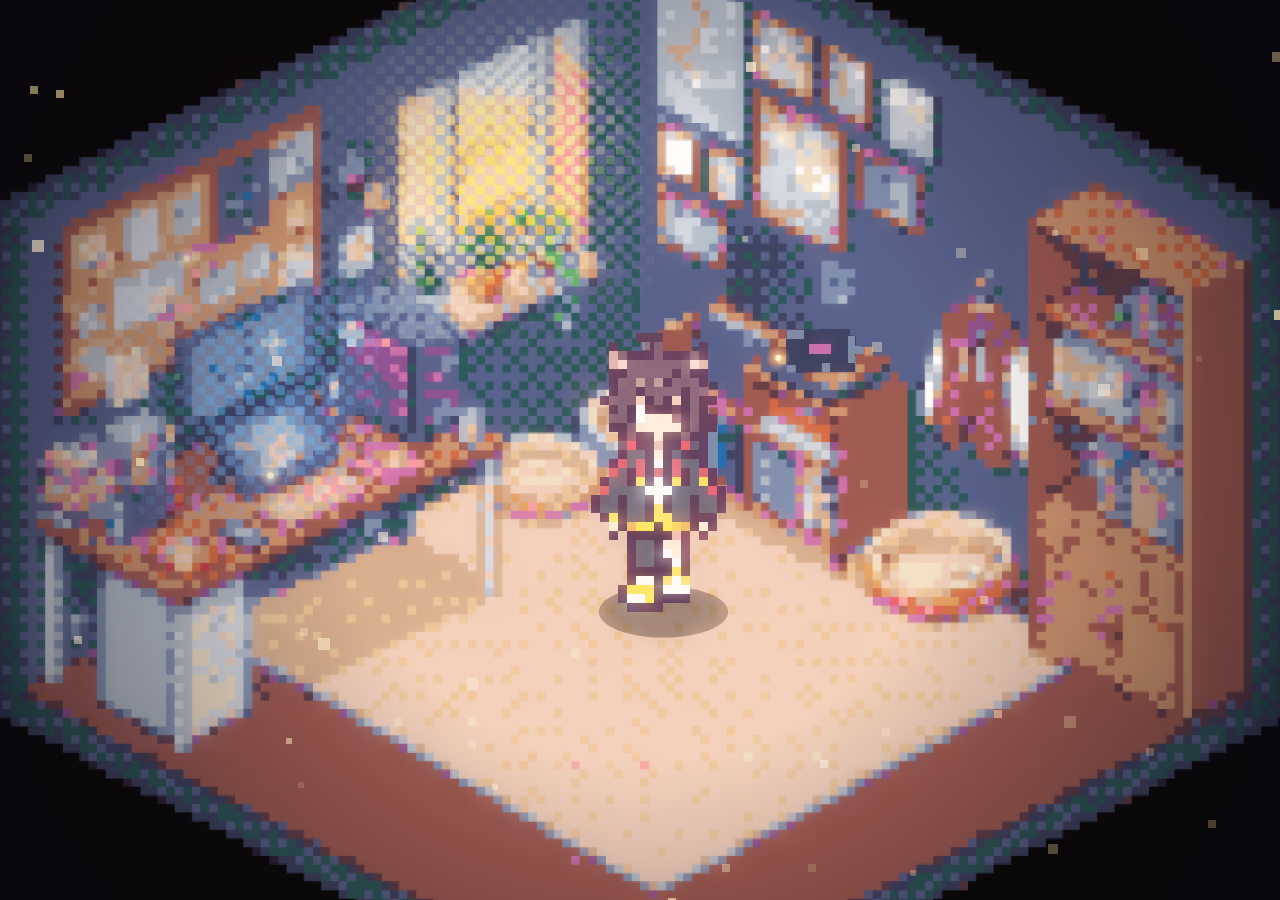
==== commit 18ca584d: "统一标题 + 红眼黑猫 + 开场加速" ====
--- a/ceshi/6/index.html
+++ b/ceshi/6/index.html
@@ -3,7 +3,8 @@
 <head>
   <meta charset="UTF-8" />
   <meta name="viewport" content="width=device-width, initial-scale=1.0" />
-  <title>像素人物交互地图</title>
+  <title>叶荼的个人网站</title>
+  <link rel="icon" type="image/svg+xml" href="/favicon.svg" />
 
   <style>
     * {
@@ -761,12 +762,12 @@
       // 黑幕从中间向左右两侧滑开并淡出。
       setTimeout(() => {
         overlay.classList.add("is-revealing");
-      }, 850);
+      }, 250);
 
       // 动画结束后彻底移除遮罩。
       setTimeout(() => {
         overlay.classList.add("is-hidden");
-      }, 1900);
+      }, 900);
     }
     // ===== 【第6轮新增】结束 =====
 
--- a/ceshi/6/ui.css
+++ b/ceshi/6/ui.css
@@ -686,7 +686,7 @@
   bottom: 0;
   width: 50%;
   background: #000000;
-  transition: transform 0.9s ease-in-out, opacity 0.9s ease-in-out;
+  transition: transform 0.45s ease-in-out, opacity 0.45s ease-in-out;
 }
 
 .intro-left {
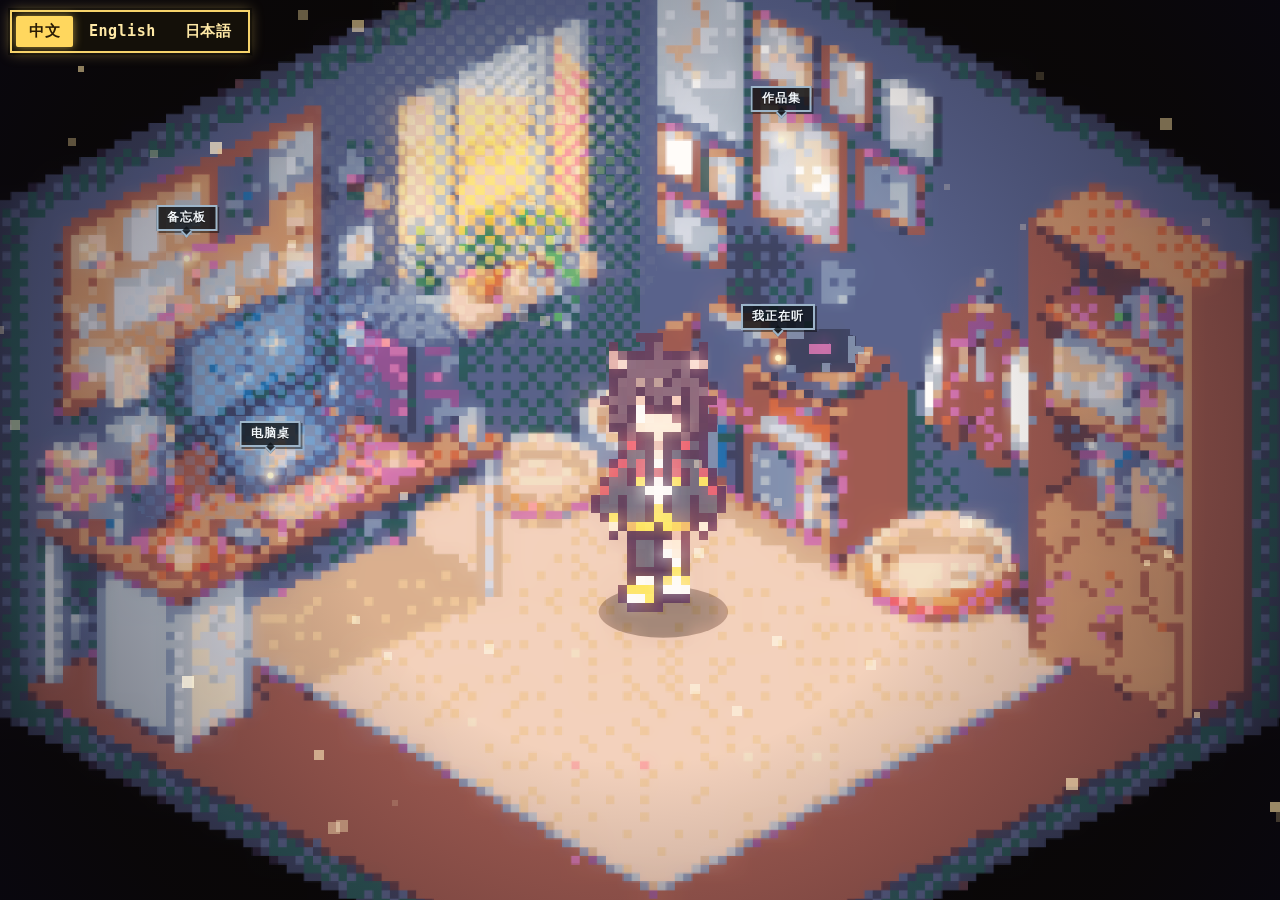
==== commit 48cad7e6: "竖屏配适+三语切换条移到左上 + 首页交互点名字 + 语言跨页保持" ====
--- a/ceshi/6/index.html
+++ b/ceshi/6/index.html
@@ -2,7 +2,7 @@
 <html lang="zh-CN">
 <head>
   <meta charset="UTF-8" />
-  <meta name="viewport" content="width=device-width, initial-scale=1.0" />
+  <meta name="viewport" content="width=device-width, initial-scale=1.0, viewport-fit=cover" />
   <title>叶荼的个人网站</title>
   <link rel="icon" type="image/svg+xml" href="/favicon.svg" />
 
@@ -532,6 +532,88 @@
       }
     }
     /* ===== 【第4轮新增】结束 ===== */
+    /* ===== 【响应式】手机 / 平板适配：断点按内容实际需要取 900px / 触屏 ===== */
+    /* 1) 触屏设备：没有鼠标悬停，隐藏名称气泡和自定义指针，避免点按后留下残影 */
+    @media (hover: none), (pointer: coarse) {
+      #interaction-hover,
+      #interaction-cursor {
+        display: none !important;
+      }
+    }
+
+    /* 2) 手机：用 100dvh 跟随浏览器可视高度，地址栏收起/展开时画布不跳动 */
+    @media (max-width: 900px) {
+      html,
+      body {
+        height: 100%;
+        overscroll-behavior: none;
+      }
+
+      #game-container {
+        height: 100%;
+        height: 100dvh;
+      }
+
+      /* 歌单遮罩在窄屏上收小，四周留出点击关闭的空白 */
+      #music-stage {
+        width: min(84vw, 380px);
+        height: min(84vw, 380px);
+      }
+
+      .music-note {
+        font-size: 20px;
+      }
+    }
+
+    canvas {
+      -webkit-tap-highlight-color: transparent;
+    }
+
+    /* ===== 【新增】交互点名字标签 ===== */
+    #zone-labels {
+      position: fixed;
+      inset: 0;
+      z-index: 30;
+      pointer-events: none;
+    }
+
+    .zone-label {
+      position: absolute;
+      transform: translate(-50%, -100%);
+      padding: 3px 9px 4px;
+      border: 2px solid #9db5c9;
+      background: rgba(14, 20, 26, 0.82);
+      color: #f2f7fb;
+      font-size: 12px;
+      font-weight: 600;
+      line-height: 1.25;
+      letter-spacing: 1px;
+      white-space: nowrap;
+      box-shadow: 2px 2px 0 rgba(0, 0, 0, 0.45);
+      text-shadow: 0 1px 0 rgba(0, 0, 0, 0.6);
+      will-change: left, top;
+    }
+
+    .zone-label::after {
+      content: "";
+      position: absolute;
+      left: 50%;
+      bottom: -7px;
+      width: 6px;
+      height: 6px;
+      margin-left: -4px;
+      border-right: 2px solid #9db5c9;
+      border-bottom: 2px solid #9db5c9;
+      background: rgba(14, 20, 26, 0.82);
+      transform: rotate(45deg);
+    }
+
+    @media (max-width: 900px) {
+      .zone-label {
+        font-size: 11px;
+        padding: 2px 7px 3px;
+      }
+    }
   </style>
   <!-- ===== 【第3轮新增】外部交互样式放在内置样式之后；缺失时自动保留内置样式 ===== -->
   <link rel="stylesheet" href="ui.css" />
@@ -548,6 +630,10 @@
     <div id="interaction-hover" role="tooltip" hidden="true"></div>
     <div id="interaction-cursor" aria-hidden="true" hidden="true"></div>
     <!-- ===== 【第3轮新增】结束 ===== -->
+
+    <!-- ===== 【新增】可交互区域的名字标签：一直显示在对应位置上方 ===== -->
+    <div id="zone-labels" aria-hidden="true"></div>
+    <!-- ===== 【新增】结束 ===== -->
 
     <!-- ===== 【第5轮新增】歌单黑胶唱片遮罩：点歌单出现，点唱片去音乐网站，点空白关闭 ===== -->
     <div id="music-overlay" hidden="true">
@@ -565,6 +651,9 @@
     </div>
     <!-- ===== 【第6轮新增】结束 ===== -->
   </div>
+
+  <!-- ===== 多语言切换：中文 / English / 日本語。用的是现成翻译插件 translate.js，配置在 i18n.js 里 ===== -->
+  <script src="i18n.js" data-lang-pos="tl" data-lang-z="70"></script>
 
   <!-- ===== 【第3轮新增】本地普通脚本加载交互内容；文件缺失时由内联逻辑提供默认内容 ===== -->
   <script src="interactions.js"></script>
@@ -1498,6 +1587,10 @@
       height: 1,
       dpr: 1,
       scale: 1,
+      // ===== 【响应式】桌面端使用的固定/已保存缩放倍数；窄屏另算铺满倍数 =====
+      baseScale: CONFIG.BG_SCALE,
+      compact: false,
+      // ===== 【响应式】结束 =====
       x: 0,
       y: 0
     };
@@ -1550,37 +1643,106 @@
       ) + cameraScreenY;
     }
 
+    // ===== 【响应式】手机 / 平板的取景方式 =====
+    // 桌面端：固定 0.72 倍背景 + ±45px 鼠标视差（保持原样）。
+    // 窄屏 / 触屏：背景铺满可视区域（cover），镜头改为跟随角色，
+    //            否则整张 1820×1820 的地图缩到 390px 宽时按钮和人物都点不准。
+    const COMPACT_QUERY = window.matchMedia(
+      "(max-width: 900px), (pointer: coarse) and (max-width: 1180px)"
+    );
+
+    function updateResponsiveScale() {
+      view.compact = COMPACT_QUERY.matches;
+
+      if (view.compact) {
+        view.scale = Math.max(
+          view.width / Math.max(1, state.worldWidth),
+          view.height / Math.max(1, state.worldHeight)
+        );
+      } else {
+        view.scale = view.baseScale || CONFIG.BG_SCALE;
+      }
+    }
+
+    // 镜头能移动的最大距离：背景比可视区域大出来的那一半，避免露出黑边。
+    function cameraLimits() {
+      return {
+        x: Math.max(
+          0,
+          (state.worldWidth - view.width / view.scale) / 2
+        ),
+        y: Math.max(
+          0,
+          (state.worldHeight - view.height / view.scale) / 2
+        )
+      };
+    }
+
+    // 让角色保持在屏幕中心附近；到地图边缘时镜头停住、角色继续走向边缘。
+    function compactCameraTarget() {
+      const limits = cameraLimits();
+
+      return {
+        x: clamp(state.worldWidth / 2 - hero.x, -limits.x, limits.x),
+        y: clamp(state.worldHeight / 2 - hero.y, -limits.y, limits.y)
+      };
+    }
+
+    function snapCameraToHero() {
+      if (!view.compact) return;
+
+      const target = compactCameraTarget();
+      camera.x = target.x;
+      camera.y = target.y;
+      updateViewPosition();
+    }
+    // ===== 【响应式】结束 =====
+
     function updateCamera(dt) {
-      if (!camera.paused) {
-        const targetX = camera.active
-          ? clamp(
-              (camera.mouseX - view.width / 2) / (view.width / 2),
-              -1,
-              1
-            ) * CONFIG.MAX_CAMERA_OFFSET
-          : 0;
-
-        const targetY = camera.active
-          ? clamp(
-              (camera.mouseY - view.height / 2) / (view.height / 2),
-              -1,
-              1
-            ) * CONFIG.MAX_CAMERA_OFFSET
-          : 0;
-
-        const amount = 1 - Math.pow(
-          1 - clamp(CONFIG.CAMERA_LERP, 0, 1),
-          dt * CONFIG.CAMERA_REFERENCE_FPS
-        );
-
-        camera.x += (targetX - camera.x) * amount;
-        camera.y += (targetY - camera.y) * amount;
-      }
+      let targetX = 0;
+      let targetY = 0;
+
+      if (camera.paused) {
+        updateViewPosition();
+        return;
+      }
+
+      // ===== 【响应式】窄屏时镜头始终跟随角色；桌面仍是鼠标视差 =====
+      if (view.compact) {
+        const target = compactCameraTarget();
+        targetX = target.x;
+        targetY = target.y;
+      } else if (camera.active) {
+        targetX = clamp(
+          (camera.mouseX - view.width / 2) / (view.width / 2),
+          -1,
+          1
+        ) * CONFIG.MAX_CAMERA_OFFSET;
+
+        targetY = clamp(
+          (camera.mouseY - view.height / 2) / (view.height / 2),
+          -1,
+          1
+        ) * CONFIG.MAX_CAMERA_OFFSET;
+      }
+      // ===== 【响应式】结束 =====
+
+      const amount = 1 - Math.pow(
+        1 - clamp(CONFIG.CAMERA_LERP, 0, 1),
+        dt * CONFIG.CAMERA_REFERENCE_FPS
+      );
+
+      camera.x += (targetX - camera.x) * amount;
+      camera.y += (targetY - camera.y) * amount;
 
       updateViewPosition();
     }
 
     function returnCameraToCenter() {
+      // ===== 【响应式】窄屏镜头本来就跟角色走，不需要回中，也不能打断触屏行走 =====
+      if (view.compact) return;
+      // ===== 【响应式】结束 =====
+
       camera.active = false;
       camera.paused = false;
 
@@ -1591,7 +1753,7 @@
       // 等待真实背景尺寸确定后计算一次，后续 resize 不再重算。
       // ===== 【第X轮修改】本次原来在BG_SCALE为空时按窗口计算并回写默认值；现直接读取固定默认值0.72，不再计算或回写CONFIG =====
       // 上面的旧注释保留记录；现在仅在背景尺寸确定后应用固定默认值和用户保存值。
-      view.scale = CONFIG.BG_SCALE;
+      view.baseScale = CONFIG.BG_SCALE;
       // ===== 【第X轮修改】结束 =====
 
       try {
@@ -1601,13 +1763,17 @@
           const value = Number(saved);
 
           if (finite(value) && value > 0) {
-            view.scale = Math.max(
+            view.baseScale = Math.max(
               CONFIG.BG_SCALE_STEP,
               Math.round(value * 100) / 100
             );
           }
         }
       } catch (_) {}
+
+      // ===== 【响应式】手机上铺满屏幕，桌面上使用固定 / 已保存的倍数 =====
+      updateResponsiveScale();
+      // ===== 【响应式】结束 =====
 
       updateViewPosition();
     }
@@ -2053,6 +2219,9 @@
       ctx.imageSmoothingEnabled = false;
 
       // ===== 【第X轮修改】原来按窗口高度和宽度重新计算 view.scale；现在保留倍数，仅更新居中坐标 =====
+      // ===== 【响应式】窄屏改为铺满屏幕的倍数，转屏时立即重算 =====
+      if (state.ready) updateResponsiveScale();
+      // ===== 【响应式】结束 =====
       updateViewPosition();
       // ===== 【第X轮修改】结束 =====
 
@@ -2317,7 +2486,10 @@
       // ===== 【第3轮修改】结束 =====
     });
 
-    canvas.addEventListener("pointerleave", () => {
+    canvas.addEventListener("pointerleave", event => {
+      // ===== 【响应式】触屏抬手后指针会立刻离开画布；不打断“走到手指位置” =====
+      if (event.pointerType === "touch") return;
+      // ===== 【响应式】结束 =====
       if (state.mode === "FOLLOW") pauseFollowing();
     });
 
@@ -2380,6 +2552,16 @@
     });
 
     window.addEventListener("resize", resizeCanvas);
+
+    // ===== 【响应式】手机转屏后地址栏 / 安全区尺寸有延迟，补一次重算 =====
+    window.addEventListener("orientationchange", () => {
+      setTimeout(resizeCanvas, 250);
+    });
+
+    if (window.visualViewport) {
+      window.visualViewport.addEventListener("resize", resizeCanvas);
+    }
+    // ===== 【响应式】结束 =====
 
     // =========================================================
     // 8. 更新逻辑
@@ -2507,6 +2689,71 @@
       };
     }
 
+    /* ===== 【新增】交互点名字标签：把区域名字贴在对应发光点上方 ===== */
+    const zoneLabelLayer = document.getElementById("zone-labels");
+    const zoneLabelItems = [];
+
+    function zoneLabelName(zone) {
+      const info = getInteraction(zone);
+      return (info && info.name) || zone.name || "";
+    }
+
+    function buildZoneLabels() {
+      if (!zoneLabelLayer || zoneLabelItems.length || !state.map) return;
+
+      for (const zone of state.map.interactiveZones) {
+        if (zone.trigger !== "click") continue;
+
+        const name = zoneLabelName(zone);
+
+        if (!name) continue;
+
+        const el = document.createElement("div");
+
+        el.className = "zone-label";
+        el.textContent = name;
+        zoneLabelLayer.appendChild(el);
+        zoneLabelItems.push({ zone, el });
+      }
+
+      // 标签是脚本生成的，让翻译插件把它们也翻一遍
+      if (window.i18n && window.i18n.refresh) {
+        window.i18n.refresh();
+      }
+    }
+
+    function positionZoneLabels() {
+      if (!zoneLabelItems.length || !state.map) return;
+
+      const gap = view.compact ? 20 : 28;
+
+      for (const item of zoneLabelItems) {
+        const center = zoneCenter(item.zone);
+        const p = toScreen(center.x, center.y);
+        const half = item.el.offsetWidth / 2 || 30;
+        const outside =
+          p.x < -8 ||
+          p.x > view.width + 8 ||
+          p.y < -8 ||
+          p.y > view.height + 8;
+
+        if (outside) {
+          item.el.style.display = "none";
+          continue;
+        }
+
+        // 贴着屏幕左右边时往里收一点，避免被裁掉
+        const x = Math.min(
+          view.width - half - 6,
+          Math.max(half + 6, p.x)
+        );
+
+        item.el.style.display = "";
+        item.el.style.left = x + "px";
+        item.el.style.top = (p.y - gap) + "px";
+      }
+    }
+
     function drawZoneGlows() {
       if (!state.map) return;
 
@@ -2578,6 +2825,9 @@
       // ===== 【第4轮新增】场景完成后叠加特效；所有 DOM 调试面板、悬停提示和弹窗仍在画布之上 =====
       renderEffects();
       // ===== 【第4轮新增】结束 =====
+
+      // ===== 【新增】交互点名字标签跟着镜头一起走 =====
+      positionZoneLabels();
     }
 
     // =========================================================
@@ -2690,10 +2940,17 @@
 
       state.ready = true;
 
+      // ===== 【新增】地图就绪后生成交互点名字标签 =====
+      buildZoneLabels();
+      // ===== 【新增】结束 =====
+
       // ===== 【第X轮新增】真实背景尺寸确定后，一次性计算默认缩放并读取已保存倍数 =====
       // 先取得此时的窗口尺寸，避免资源加载期间窗口变化造成默认值过时。
       resizeCanvas();
       initializeBackgroundScale();
+      // ===== 【响应式】手机上镜头从角色所在位置开始，避免开场从地图中心滑过去 =====
+      snapCameraToHero();
+      // ===== 【响应式】结束 =====
       // ===== 【第X轮新增】结束 =====
 
       resizeCanvas();
@@ -2725,6 +2982,16 @@
       requestAnimationFrame(frame);
     }
 
+    // 调试用：地址后面加 ?debug 才会挂上这个函数，正常访问不受影响。
+    if (/[?&]debug\b/.test(location.search)) {
+      window.__dbg = () => ({
+        vw: view.width, vh: view.height, scale: view.scale,
+        compact: view.compact, base: view.baseScale,
+        camx: camera.x, camy: camera.y, vx: view.x, vy: view.y,
+        hx: hero.x, hy: hero.y, mq: COMPACT_QUERY.matches
+      });
+    }
+
     start().catch(reportError);
   })();
   </script>
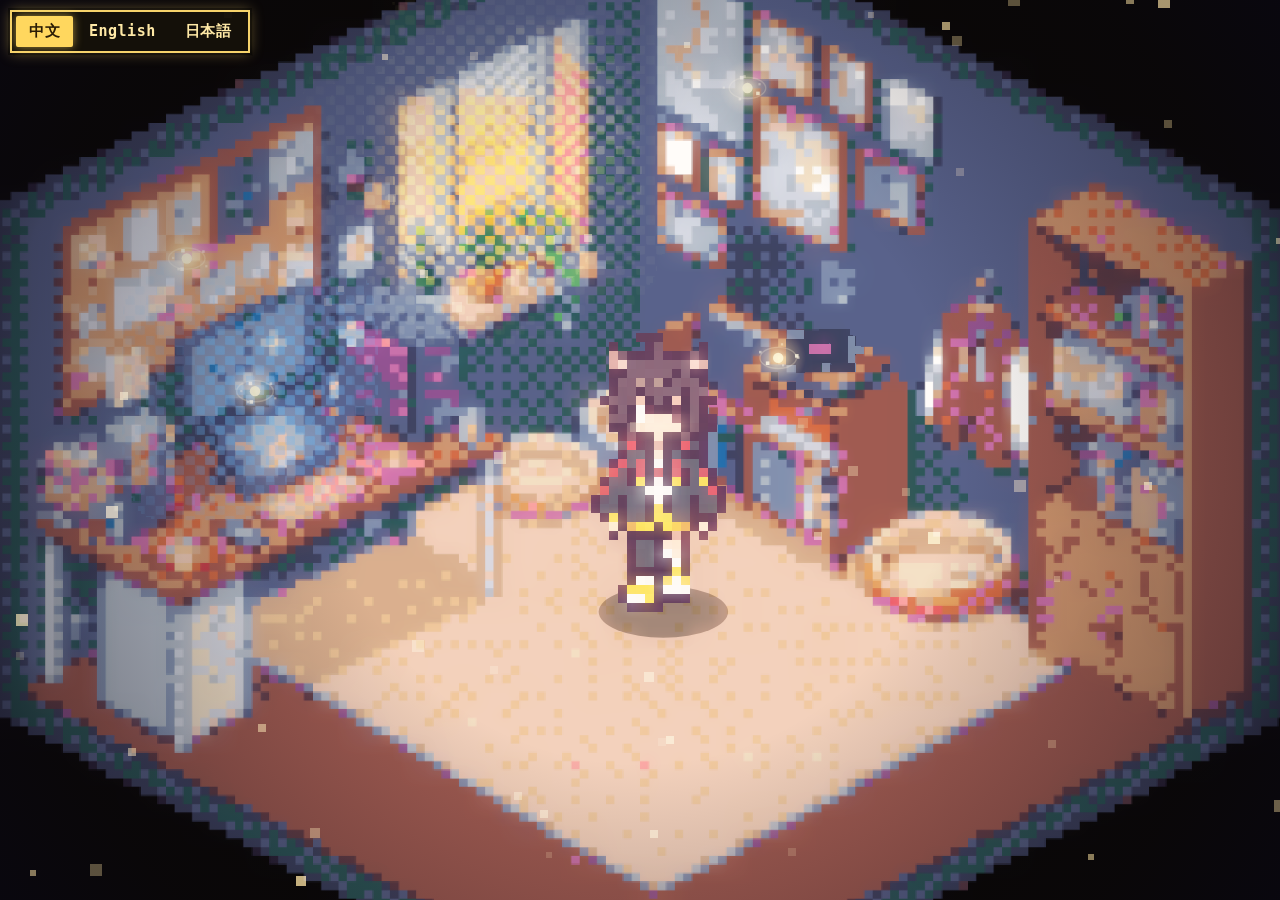
==== commit 50a04a86: "视频大小更新+多语言错误修复" ====
--- a/ceshi/6/index.html
+++ b/ceshi/6/index.html
@@ -653,7 +653,7 @@
   </div>
 
   <!-- ===== 多语言切换：中文 / English / 日本語。用的是现成翻译插件 translate.js，配置在 i18n.js 里 ===== -->
-  <script src="i18n.js" data-lang-pos="tl" data-lang-z="70"></script>
+  <script src="i18n.js" data-lang-bar="on" data-lang-pos="tl" data-lang-z="70"></script>
 
   <!-- ===== 【第3轮新增】本地普通脚本加载交互内容；文件缺失时由内联逻辑提供默认内容 ===== -->
   <script src="interactions.js"></script>
@@ -2689,6 +2689,20 @@
       };
     }
 
+    /* ===== 【新增】个别交互点的亮点手动微调（按作者指的位置），没写的仍用区域重心 ===== */
+    const ZONE_GLOW_POINTS = {
+      PC: { x: 375, y: 828 },     // 电脑桌：床铺左侧那块
+      art_1: { x: 1059, y: 407 }  // 作品集：照片墙上排偏左
+    };
+
+    function zoneGlowPoint(zone) {
+      const custom = zone && ZONE_GLOW_POINTS[zone.id];
+
+      if (custom) return custom;
+
+      return zoneCenter(zone);
+    }
+
     /* ===== 【新增】交互点名字标签：把区域名字贴在对应发光点上方 ===== */
     const zoneLabelLayer = document.getElementById("zone-labels");
     const zoneLabelItems = [];
@@ -2725,10 +2739,18 @@
     function positionZoneLabels() {
       if (!zoneLabelItems.length || !state.map) return;
 
+      // 只有竖屏才把名字贴在交互点上；横屏/桌面只留会呼吸的亮点
+      if (view.width > view.height) {
+        for (const item of zoneLabelItems) {
+          item.el.style.display = "none";
+        }
+        return;
+      }
+
       const gap = view.compact ? 20 : 28;
 
       for (const item of zoneLabelItems) {
-        const center = zoneCenter(item.zone);
+        const center = zoneGlowPoint(item.zone);
         const p = toScreen(center.x, center.y);
         const half = item.el.offsetWidth / 2 || 30;
         const outside =
@@ -2760,31 +2782,59 @@
       const now = performance.now();
       const pulse = 0.5 + 0.5 * Math.sin(now / 420);
 
-      for (const zone of state.map.interactiveZones) {
-        const center = zoneCenter(zone);
+      state.map.interactiveZones.forEach(function (zone, index) {
+        const center = zoneGlowPoint(zone);
         const p = toScreen(center.x, center.y);
-        const radius = 12 + pulse * 5;
-
+        // 亮点整体放大到原来的两倍左右，并且一圈圈呼吸
+        const radius = 24 + pulse * 10;
+
+        ctx.save();
+
+        // 外层柔光
+        ctx.globalCompositeOperation = "screen";
         const glow = ctx.createRadialGradient(
           p.x, p.y, 0, p.x, p.y, radius
         );
-
-        glow.addColorStop(0, "rgba(255, 240, 170, 0.95)");
-        glow.addColorStop(0.45, "rgba(255, 210, 120, 0.42)");
+        glow.addColorStop(0, "rgba(255, 240, 170, " + (0.7 + pulse * 0.28).toFixed(3) + ")");
+        glow.addColorStop(0.45, "rgba(255, 210, 120, " + (0.3 + pulse * 0.2).toFixed(3) + ")");
         glow.addColorStop(1, "rgba(255, 200, 100, 0)");
-
-        ctx.save();
-        ctx.globalCompositeOperation = "screen";
         ctx.fillStyle = glow;
         ctx.fillRect(p.x - radius, p.y - radius, radius * 2, radius * 2);
 
+        // 贴地的一圈光环，随呼吸缩放（压扁一点才像落在地面上）
+        ctx.strokeStyle = "rgba(255, 238, 170, " + (0.16 + pulse * 0.3).toFixed(3) + ")";
+        ctx.lineWidth = 1.4;
+        ctx.beginPath();
+        ctx.ellipse(p.x, p.y, radius * 0.66, radius * 0.66 * 0.58, 0, 0, Math.PI * 2);
+        ctx.stroke();
+
+        // 中心那颗会呼吸的小亮核
         ctx.globalCompositeOperation = "source-over";
-        ctx.fillStyle = "rgba(255, 250, 205, 0.9)";
+        ctx.fillStyle = "rgba(255, 252, 220, " + (0.76 + pulse * 0.22).toFixed(3) + ")";
         ctx.beginPath();
-        ctx.arc(p.x, p.y, 3, 0, Math.PI * 2);
+        ctx.arc(p.x, p.y, 4.6 + pulse * 1.6, 0, Math.PI * 2);
         ctx.fill();
+
+        // 环绕的小粒子：贴地面压扁成椭圆，边转边闪
+        ctx.globalCompositeOperation = "screen";
+        const count = 6;
+        const seed = index * 1.7 + String(zone.id || "").length * 0.31;
+
+        for (let i = 0; i < count; i++) {
+          const phase = seed + i * (Math.PI * 2 / count);
+          const angle = now * (0.00052 + i * 0.00007) + phase;
+          const ring = radius * (0.66 + 0.2 * Math.sin(now / 900 + i * 1.3));
+          const px = p.x + Math.cos(angle) * ring;
+          const py = p.y + Math.sin(angle) * ring * 0.58;
+          const twinkle = 0.5 + 0.5 * Math.sin(now / 260 + i * 2.1);
+          const size = 2 + twinkle * 1.6;
+
+          ctx.fillStyle = "rgba(255, 246, 200, " + (0.34 + twinkle * 0.5).toFixed(3) + ")";
+          ctx.fillRect(px - size / 2, py - size / 2, size, size);
+        }
+
         ctx.restore();
-      }
+      });
     }
 
     function render() {
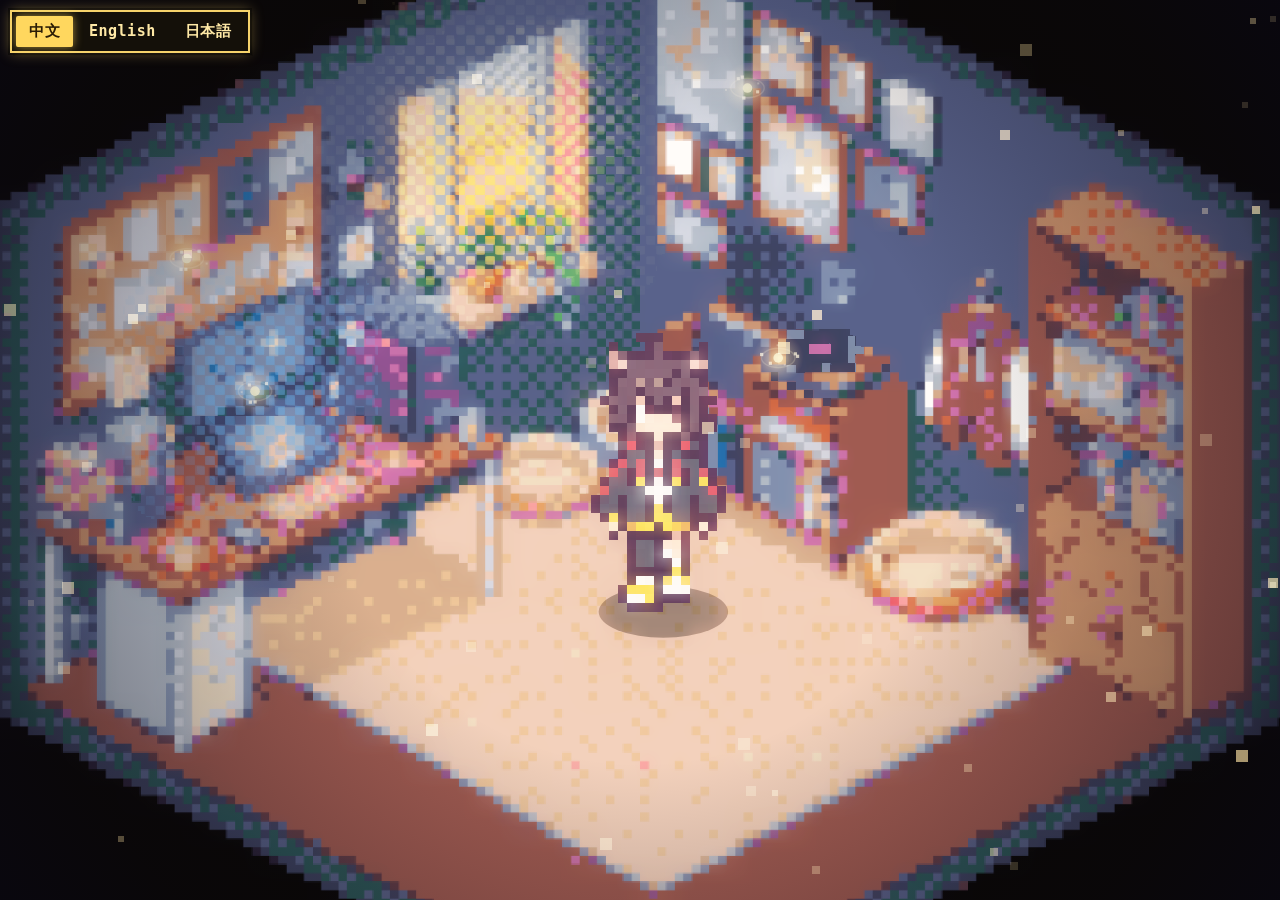
==== commit 49233ff1: "滑动指示" ====
--- a/ceshi/6/index.html
+++ b/ceshi/6/index.html
@@ -614,6 +614,61 @@
         padding: 2px 7px 3px;
       }
     }
+
+    /* ===== 【新增】竖屏首页的“滑动屏幕”提示：半透明手势图标，左右摇晃，角色一走动就渐隐 ===== */
+    #swipe-hint {
+      position: fixed;
+      left: 50%;
+      bottom: 8vh;
+      width: 108px;
+      margin-left: -54px;
+      z-index: 55;
+      pointer-events: none;
+      opacity: 0;
+      transition: opacity 0.28s ease;
+    }
+
+    #swipe-hint.is-on {
+      opacity: 0.62;
+    }
+
+    /* 摇晃原点取用户标注的红点：图标偏右下（79% / 84%） */
+    #swipe-hint img {
+      display: block;
+      width: 100%;
+      height: auto;
+      transform-origin: 79% 84%;
+      animation: swipe-sway 2.2s ease-in-out infinite;
+      filter:
+        drop-shadow(0 2px 3px rgba(20, 12, 6, 0.55))
+        drop-shadow(0 0 10px rgba(20, 12, 6, 0.32));
+      user-select: none;
+      -webkit-user-drag: none;
+    }
+
+    @keyframes swipe-sway {
+      0%,
+      100% {
+        transform: rotate(-11deg);
+      }
+      50% {
+        transform: rotate(11deg);
+      }
+    }
+
+    @media (max-width: 420px) {
+      #swipe-hint {
+        width: 96px;
+        margin-left: -48px;
+      }
+    }
+
+    @media (prefers-reduced-motion: reduce) {
+      #swipe-hint img {
+        animation: none;
+        transform: rotate(-8deg);
+      }
+    }
   </style>
   <!-- ===== 【第3轮新增】外部交互样式放在内置样式之后；缺失时自动保留内置样式 ===== -->
   <link rel="stylesheet" href="ui.css" />
@@ -633,6 +688,12 @@
 
     <!-- ===== 【新增】可交互区域的名字标签：一直显示在对应位置上方 ===== -->
     <div id="zone-labels" aria-hidden="true"></div>
+    <!-- ===== 【新增】结束 ===== -->
+
+    <!-- ===== 【新增】竖屏首页的“滑动屏幕”提示：角色第一次走动后渐隐消失 ===== -->
+    <div id="swipe-hint" aria-hidden="true">
+      <img src="swipe-hint.png" alt="" draggable="false" />
+    </div>
     <!-- ===== 【新增】结束 ===== -->
 
     <!-- ===== 【第5轮新增】歌单黑胶唱片遮罩：点歌单出现，点唱片去音乐网站，点空白关闭 ===== -->
@@ -2225,6 +2286,10 @@
       updateViewPosition();
       // ===== 【第X轮修改】结束 =====
 
+      // ===== 【新增】转屏 / 改窗口时重新判断 tap 提示该不该显示 =====
+      refreshSwipeHint();
+      // ===== 【新增】结束 =====
+
       hero.resetTracking();
     }
 
@@ -2590,6 +2655,9 @@
         ? state.pendingZone.stand
         : toWorld(state.mouseX, state.mouseY);
 
+      const beforeX = hero.x;
+      const beforeY = hero.y;
+
       hero.update(
         dt,
         target,
@@ -2597,6 +2665,15 @@
         canWalk,
         state.mode === "FOLLOW"
       );
+
+      // ===== 【新增】只要角色真的被点击带着走动过一次，“滑动屏幕”提示就渐隐退场 =====
+      if (
+        swipeHintShown &&
+        Math.hypot(hero.x - beforeX, hero.y - beforeY) > 0.4
+      ) {
+        hideSwipeHint();
+      }
+      // ===== 【新增】结束 =====
 
       if (hero.blocked) {
         if (state.mode === "GOTO") {
@@ -2774,6 +2851,49 @@
         item.el.style.left = x + "px";
         item.el.style.top = (p.y - gap) + "px";
       }
+    }
+
+    /* ===== 【新增】竖屏首页“滑动屏幕”提示：固定在页面下方，第一次让角色走动后渐隐 ===== */
+    const swipeHintEl = document.getElementById("swipe-hint");
+    let swipeHintShown = false;
+    let swipeHintDismissed = false;
+
+    // 只在竖屏出现：横屏与电脑桌面不需要
+    function swipeHintAllowed() {
+      return (
+        !!swipeHintEl &&
+        view.compact &&
+        view.height > view.width &&
+        state.ready
+      );
+    }
+
+    function showSwipeHint() {
+      if (!swipeHintEl || swipeHintDismissed || !swipeHintAllowed()) return;
+
+      swipeHintShown = true;
+      swipeHintEl.classList.add("is-on");
+    }
+
+    function hideSwipeHint() {
+      if (!swipeHintEl) return;
+
+      swipeHintShown = false;
+      swipeHintDismissed = true;
+      swipeHintEl.classList.remove("is-on");
+    }
+
+    // 切换屏幕方向 / 改窗口大小时跟着开关
+    function refreshSwipeHint() {
+      if (swipeHintDismissed || !swipeHintAllowed()) {
+        if (swipeHintEl) {
+          swipeHintShown = false;
+          swipeHintEl.classList.remove("is-on");
+        }
+        return;
+      }
+
+      showSwipeHint();
     }
 
     function drawZoneGlows() {
@@ -2994,6 +3114,10 @@
       buildZoneLabels();
       // ===== 【新增】结束 =====
 
+      // ===== 【新增】竖屏首页：页面下方显示“滑动屏幕”提示 =====
+      showSwipeHint();
+      // ===== 【新增】结束 =====
+
       // ===== 【第X轮新增】真实背景尺寸确定后，一次性计算默认缩放并读取已保存倍数 =====
       // 先取得此时的窗口尺寸，避免资源加载期间窗口变化造成默认值过时。
       resizeCanvas();
